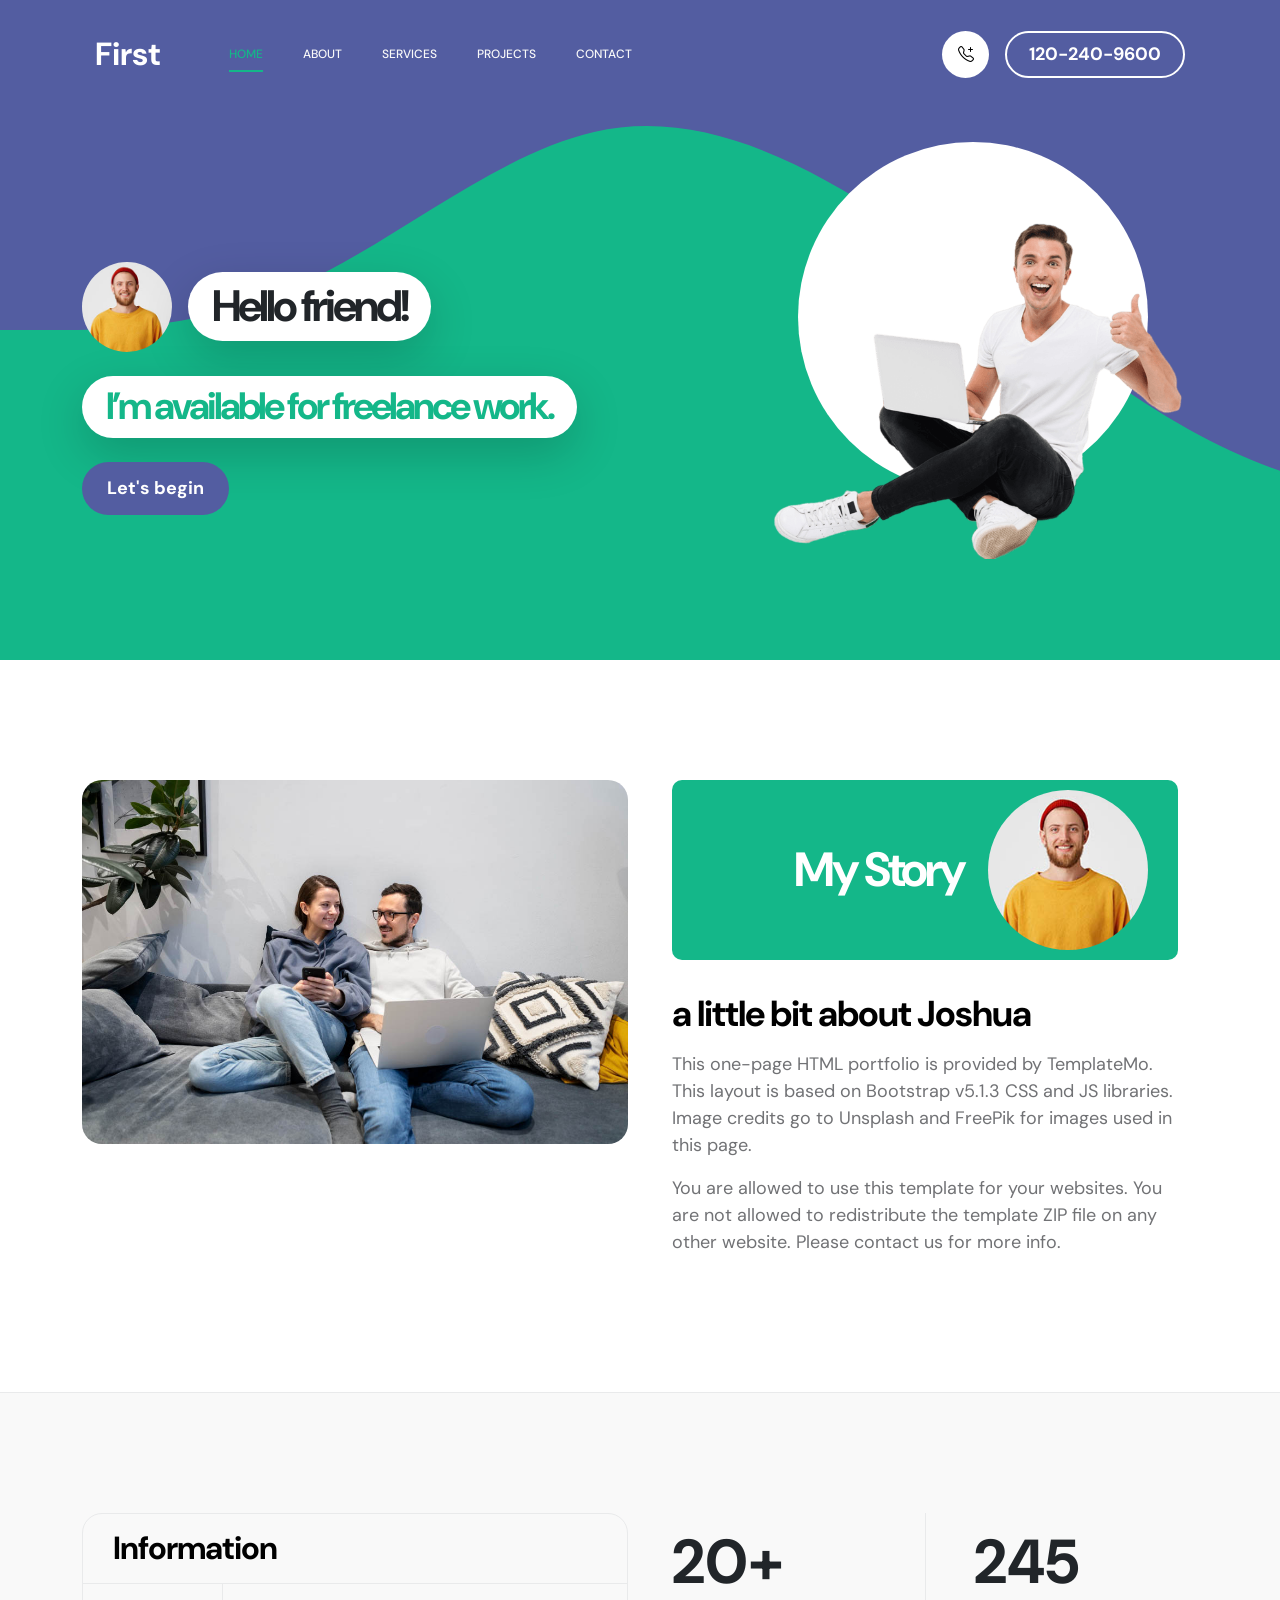
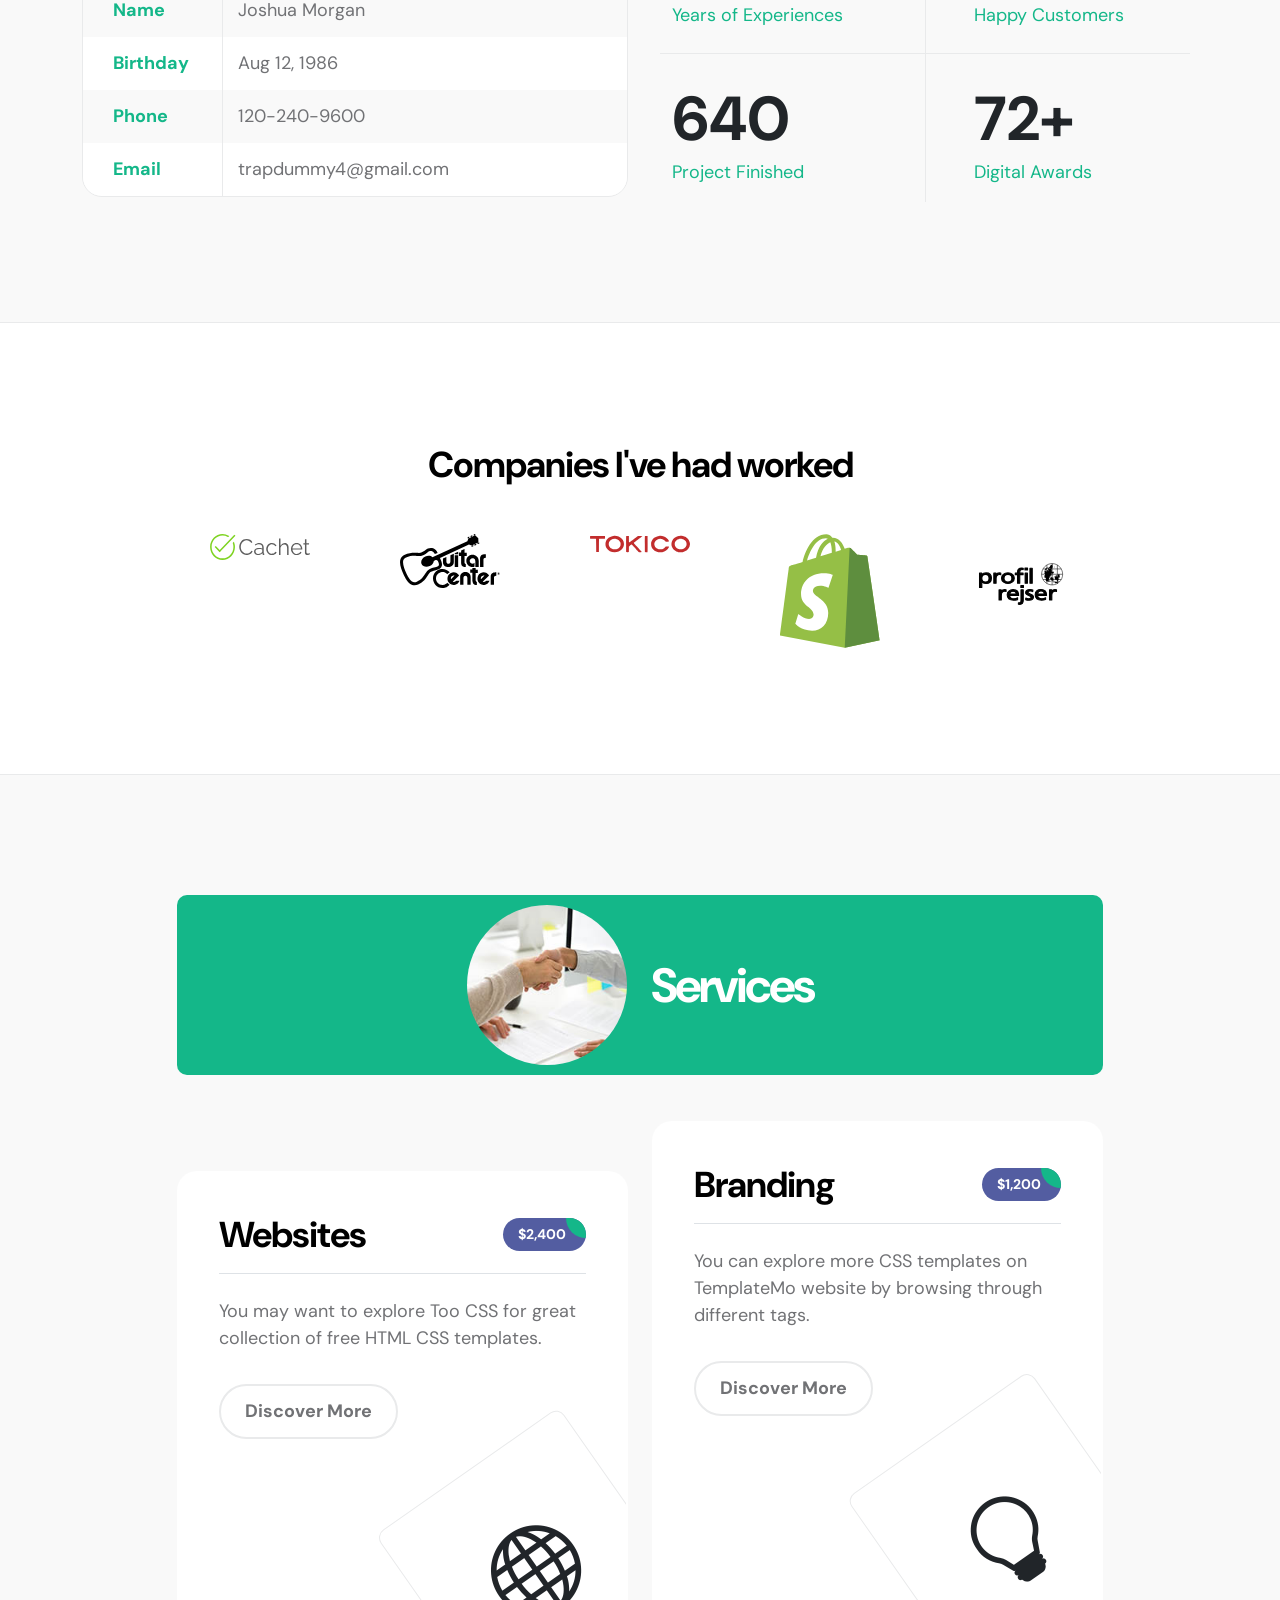
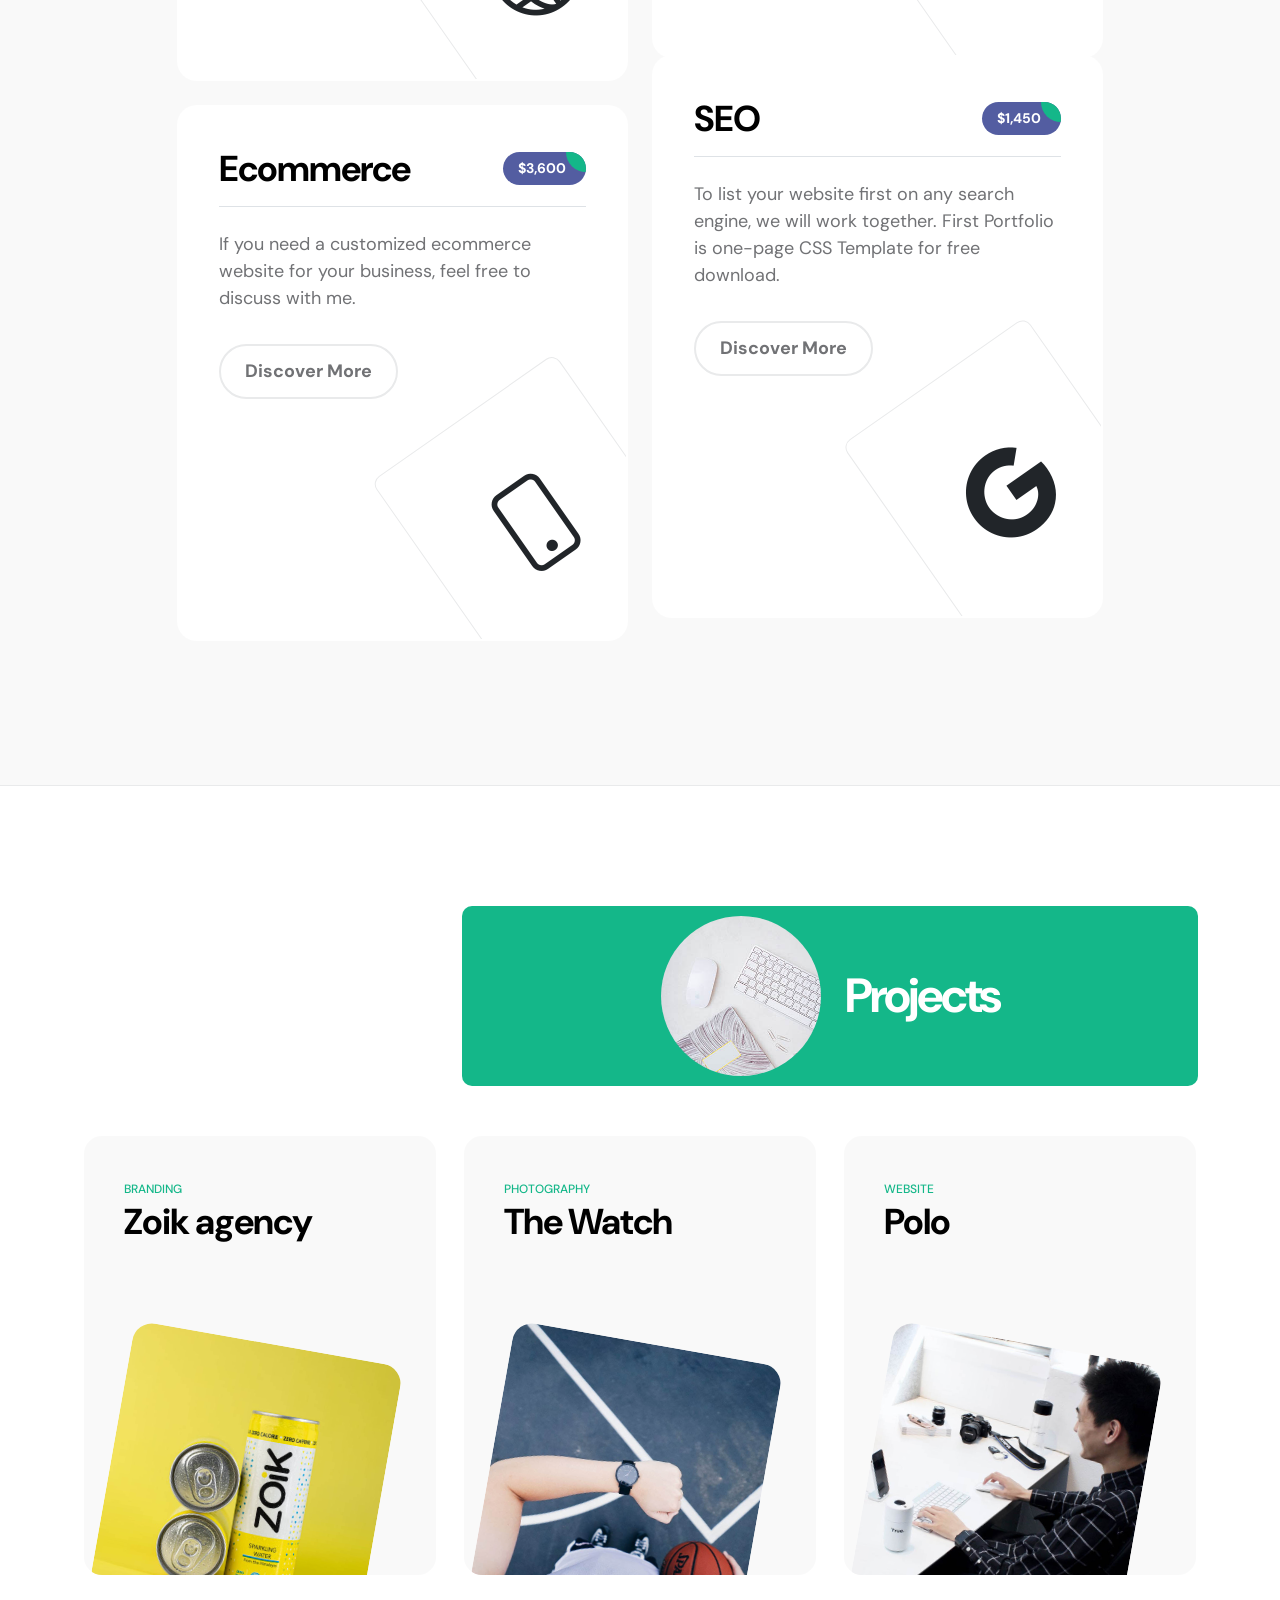
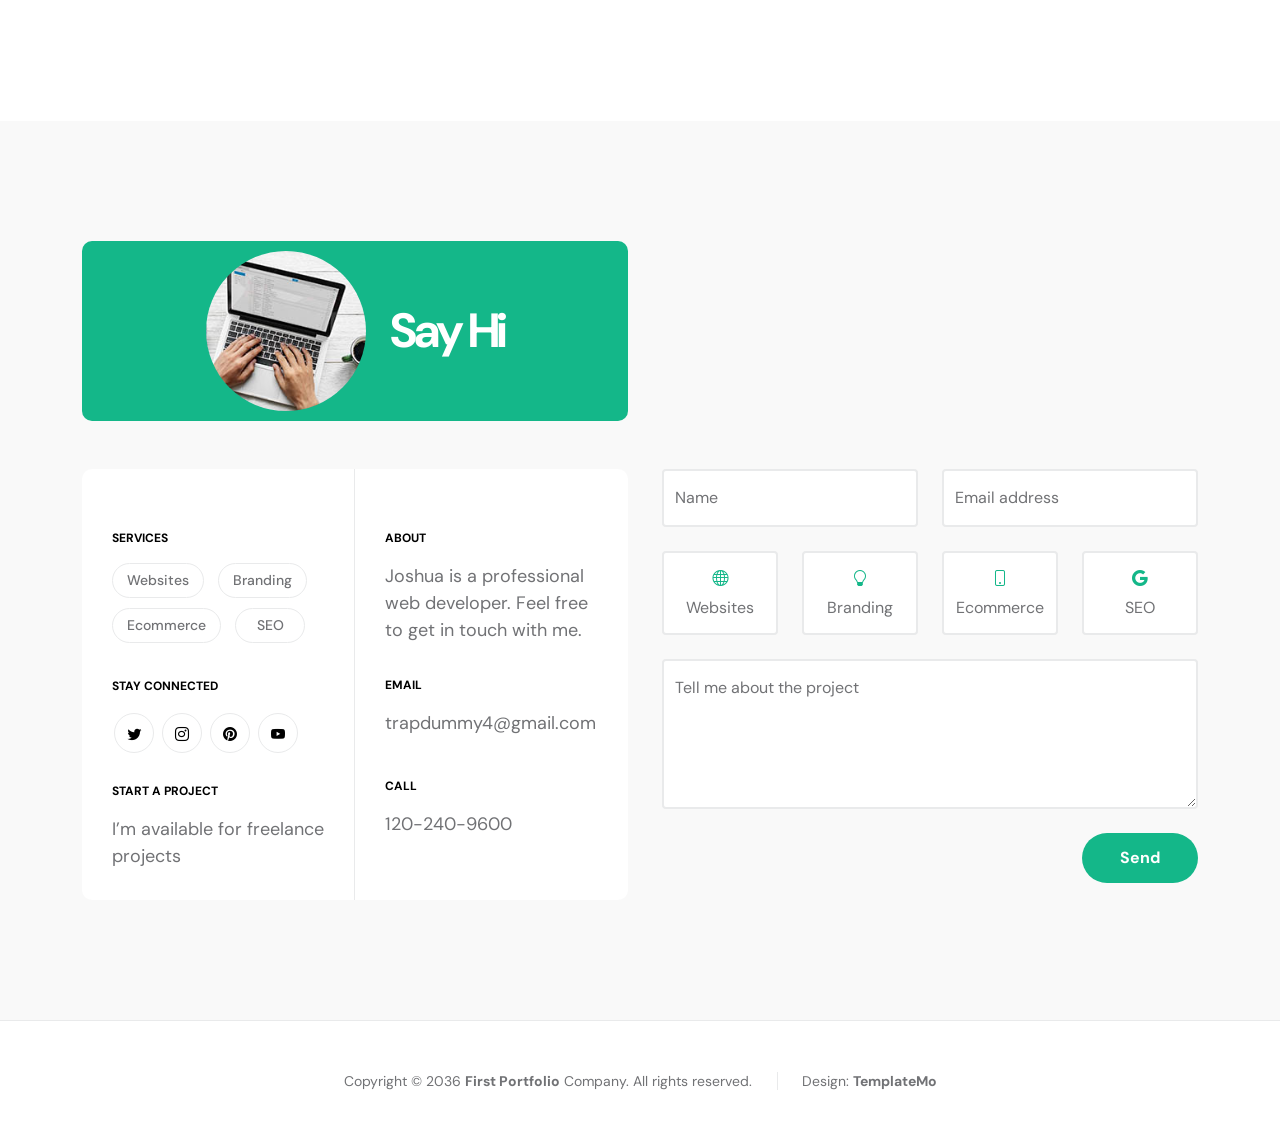
==== index.html @ 907a860b "removed button style and added form api" ====
<!doctype html>
<html lang="en">
    <head>
        <!-- Google Tag Manager -->
        <script>(function(w,d,s,l,i){w[l]=w[l]||[];w[l].push({'gtm.start':
        new Date().getTime(),event:'gtm.js'});var f=d.getElementsByTagName(s)[0],
        j=d.createElement(s),dl=l!='dataLayer'?'&l='+l:'';j.async=true;j.src=
        'https://www.googletagmanager.com/gtm.js?id='+i+dl;f.parentNode.insertBefore(j,f);
        })(window,document,'script','dataLayer','GTM-5RVXL222');
        </script>
<!-- End Google Tag Manager -->
        <!--delete if needed-->
            <script>
        // Function to show the floating message and overlay
        document.getElementById('submitButton').addEventListener('click', function() {
            document.getElementById('thankYouMessage').style.display = 'block';
            document.getElementById('overlay').style.display = 'block';
        });

        // Function to close the message and hide overlay
        function closeMessage() {
            document.getElementById('thankYouMessage').style.display = 'none';
            document.getElementById('overlay').style.display = 'none';
        }
    </script>
        <!--delete if needed-->
        <!-- Google tag (gtag.js) -->
        <script async src="https://www.googletagmanager.com/gtag/js?id=G-10CQDLMVJG"></script>
        <script>
          window.dataLayer = window.dataLayer || [];
          function gtag(){dataLayer.push(arguments);}
          gtag('js', new Date());
        
          gtag('config', 'G-10CQDLMVJG');
        </script>
        <meta charset="utf-8">
        <meta name="viewport" content="width=device-width, initial-scale=1">

        <meta name="description" content="">
        <meta name="author" content="TemplateMo">

        <title>First Portfolio Bootstrap 5 Theme</title>

        <!-- CSS FILES -->
        <link rel="preconnect" href="https://fonts.googleapis.com">
        
        <link rel="preconnect" href="https://fonts.gstatic.com" crossorigin>
        
        <link href="https://fonts.googleapis.com/css2?family=DM+Sans:wght@400;500;700&display=swap" rel="stylesheet">

        <link href="css/bootstrap.min.css" rel="stylesheet">

        <link href="css/bootstrap-icons.css" rel="stylesheet">

        <link href="css/magnific-popup.css" rel="stylesheet">

        <link href="css/templatemo-first-portfolio-style.css" rel="stylesheet">
        
<!--

TemplateMo 578 First Portfolio

https://templatemo.com/tm-578-first-portfolio

-->
    </head>
    
    <body>
        <!-- Google Tag Manager (noscript) -->
        <noscript><iframe src="https://www.googletagmanager.com/ns.html?id=GTM-5RVXL222"
        height="0" width="0" style="display:none;visibility:hidden"></iframe></noscript>
        <!-- End Google Tag Manager (noscript) -->

        <section class="preloader">
            <div class="spinner">
                <span class="spinner-rotate"></span>    
            </div>
        </section>

        <nav class="navbar navbar-expand-lg">
            <div class="container">

                <button class="navbar-toggler" type="button" data-bs-toggle="collapse" data-bs-target="#navbarNav" aria-controls="navbarNav" aria-expanded="false" aria-label="Toggle navigation">
                    <span class="navbar-toggler-icon"></span>
                </button>

                <a href="index.html" class="navbar-brand mx-auto mx-lg-0">First</a>

                <div class="d-flex align-items-center d-lg-none">
                    <i class="navbar-icon bi-telephone-plus me-3"></i>
                    <a class="custom-btn btn" href="#section_5">
                        120-240-9600
                    </a>
                </div>

                <div class="collapse navbar-collapse" id="navbarNav">
                    <ul class="navbar-nav ms-lg-5">
                        <li class="nav-item">
                            <a class="nav-link click-scroll" href="#section_1">Home</a>
                        </li>

                        <li class="nav-item">
                            <a class="nav-link click-scroll" href="#section_2">About</a>
                        </li>

                        <li class="nav-item">
                            <a class="nav-link click-scroll" href="#section_3">Services</a>
                        </li>

                        <li class="nav-item">
                            <a class="nav-link click-scroll" href="#section_4">Projects</a>
                        </li>

                        <li class="nav-item">
                            <a class="nav-link click-scroll" href="#section_5">Contact</a>
                        </li>
                    </ul>

                    <div class="d-lg-flex align-items-center d-none ms-auto">
                        <i class="navbar-icon bi-telephone-plus me-3"></i>
                        <a class="custom-btn btn" href="#section_5">
                            120-240-9600
                        </a>
                    </div>
                </div>

            </div>
        </nav>

        <main>

            <section class="hero d-flex justify-content-center align-items-center" id="section_1">
                <div class="container">
                    <div class="row">

                        <div class="col-lg-7 col-12">
                            <div class="hero-text">
                                <div class="hero-title-wrap d-flex align-items-center mb-4">
                                    <img src="images/happy-bearded-young-man.jpg" class="avatar-image avatar-image-large img-fluid" alt="">

                                    <h1 class="hero-title ms-3 mb-0">Hello friend!</h1>
                                </div>

                                <h2 class="mb-4">I’m available for freelance work.</h2>
                                <p class="mb-4"><a class="custom-btn btn custom-link" href="#section_2">Let's begin</a></p>
                            </div>
                        </div>

                        <div class="col-lg-5 col-12 position-relative">
                            <div class="hero-image-wrap"></div>
                            <img src="images/portrait-happy-excited-man-holding-laptop-computer.png" class="hero-image img-fluid" alt="">
                        </div>

                    </div>
                </div>

                <svg xmlns="http://www.w3.org/2000/svg" viewBox="0 0 1440 320"><path fill="#535da1" fill-opacity="1" d="M0,160L24,160C48,160,96,160,144,138.7C192,117,240,75,288,64C336,53,384,75,432,106.7C480,139,528,181,576,208C624,235,672,245,720,240C768,235,816,213,864,186.7C912,160,960,128,1008,133.3C1056,139,1104,181,1152,202.7C1200,224,1248,224,1296,197.3C1344,171,1392,117,1416,90.7L1440,64L1440,0L1416,0C1392,0,1344,0,1296,0C1248,0,1200,0,1152,0C1104,0,1056,0,1008,0C960,0,912,0,864,0C816,0,768,0,720,0C672,0,624,0,576,0C528,0,480,0,432,0C384,0,336,0,288,0C240,0,192,0,144,0C96,0,48,0,24,0L0,0Z"></path></svg>
            </section>


            <section class="about section-padding" id="section_2">
                <div class="container">
                    <div class="row">

                        <div class="col-lg-6 col-12">
                            <img src="images/couple-working-from-home-together-sofa.jpg" class="about-image img-fluid" alt="">
                        </div>

                        <div class="col-lg-6 col-12 mt-5 mt-lg-0">
                            <div class="about-thumb">

                                <div class="section-title-wrap d-flex justify-content-end align-items-center mb-4">
                                    <h2 class="text-white me-4 mb-0">My Story</h2>

                                    <img src="images/happy-bearded-young-man.jpg" class="avatar-image img-fluid" alt="">
                                </div>

                                <h3 class="pt-2 mb-3">a little bit about Joshua</h3>

                                <p>This one-page HTML portfolio is provided by <a href="https://templatemo.com" target="_blank">TemplateMo</a>. This layout is based on Bootstrap v5.1.3 CSS and JS libraries. Image credits go to <a href="https://unsplash.com" target="_blank">Unsplash</a> and <a href="https://freepik.com" target="_blank">FreePik</a> for images used in this page.</p>

                                <p>You are allowed to use this template for your websites. You are not allowed to redistribute the template ZIP file on any other website. Please <a href="https://templatemo.com/contact" target="_blank">contact us</a> for more info.</p>
                            </div>
                        </div>

                    </div>
                </div>
            </section>

            <section class="featured section-padding">
                <div class="container">
                    <div class="row">

                        <div class="col-lg-6 col-12">
                            <div class="profile-thumb">
                                <div class="profile-title">
                                    <h4 class="mb-0">Information</h4>
                                </div>

                                <div class="profile-body">
                                    <p>
                                        <span class="profile-small-title">Name</span> 
                                        <span>Joshua Morgan</span>
                                    </p>

                                    <p>
                                        <span class="profile-small-title">Birthday</span> 
                                        <span>Aug 12, 1986</span>
                                    </p>

                                    <p>
                                        <span class="profile-small-title">Phone</span> 
                                         <span><a href="tel: 305-240-9671">120-240-9600</a></span>
                                    </p>

                                    <p>
                                        <span class="profile-small-title">Email</span> 
                                        <span><a href="mailto:trapdummy4@gmail.com" class=email_id>trapdummy4@gmail.com</a></span>
                                    </p>
                                </div>
                            </div>
                        </div>

                        <div class="col-lg-6 col-12 mt-5 mt-lg-0">
                            <div class="about-thumb">
                                <div class="row">
                                    <div class="col-lg-6 col-6 featured-border-bottom py-2">
                                        <strong class="featured-numbers">20+</strong>

                                        <p class="featured-text">Years of Experiences</p>
                                    </div>

                                    <div class="col-lg-6 col-6 featured-border-start featured-border-bottom ps-5 py-2">
                                        <strong class="featured-numbers">245</strong>

                                        <p class="featured-text">Happy Customers</p>
                                    </div>

                                    <div class="col-lg-6 col-6 pt-4">
                                        <strong class="featured-numbers">640</strong>

                                        <p class="featured-text">Project Finished</p>
                                    </div>

                                    <div class="col-lg-6 col-6 featured-border-start ps-5 pt-4">
                                        <strong class="featured-numbers">72+</strong>

                                        <p class="featured-text">Digital Awards</p>
                                    </div>
                                </div>
                            </div>
                        </div>

                    </div>
                </div>
            </section>


            <section class="clients section-padding">
                <div class="container">
                    <div class="row align-items-center">

                        <div class="col-lg-12 col-12">
                            <h3 class="text-center mb-5">Companies I've had worked</h3>
                        </div>

                        <div class="col-lg-2 col-4 ms-auto clients-item-height">
                            <img src="images/clients/cachet.svg" class="clients-image img-fluid" alt="">
                        </div>

                        <div class="col-lg-2 col-4 clients-item-height">
                            <img src="images/clients/guitar-center.svg" class="clients-image img-fluid" alt="">
                        </div>

                        <div class="col-lg-2 col-4 clients-item-height">
                            <img src="images/clients/tokico.svg" class="clients-image img-fluid" alt="">
                        </div>

                        <div class="col-lg-2 col-4 clients-item-height">
                            <img src="images/clients/shopify.svg" class="clients-image img-fluid" alt="">
                        </div>

                        <div class="col-lg-2 col-4 me-auto clients-item-height">
                            <img src="images/clients/profil-rejser.svg" class="clients-image img-fluid" alt="">
                        </div>

                    </div>
                </div>
            </section>


            <section class="services section-padding" id="section_3">
                <div class="container">
                    <div class="row">

                        <div class="col-lg-10 col-12 mx-auto">
                            <div class="section-title-wrap d-flex justify-content-center align-items-center mb-5">
                                <img src="images/handshake-man-woman-after-signing-business-contract-closeup.jpg" class="avatar-image img-fluid" alt="">

                                <h2 class="text-white ms-4 mb-0">Services</h2>
                            </div>

                            <div class="row pt-lg-5">
                                <div class="col-lg-6 col-12">
                                    <div class="services-thumb">
                                        <div class="d-flex flex-wrap align-items-center border-bottom mb-4 pb-3">
                                            <h3 class="mb-0">Websites</h3>

                                            <div class="services-price-wrap ms-auto">
                                                <p class="services-price-text mb-0">$2,400</p>
                                                <div class="services-price-overlay"></div>
                                            </div>
                                        </div>

                                        <p>You may want to explore Too CSS for great collection of free HTML CSS templates.</p>

                                        <a href="#" class="custom-btn custom-border-btn btn mt-3">Discover More</a>

                                        <div class="services-icon-wrap d-flex justify-content-center align-items-center">
                                            <i class="services-icon bi-globe"></i>
                                        </div>
                                    </div>
                                </div>

                                <div class="col-lg-6 col-12">
                                    <div class="services-thumb services-thumb-up">
                                        <div class="d-flex flex-wrap align-items-center border-bottom mb-4 pb-3">
                                            <h3 class="mb-0">Branding</h3>

                                            <div class="services-price-wrap ms-auto">
                                                <p class="services-price-text mb-0">$1,200</p>
                                                <div class="services-price-overlay"></div>
                                            </div>
                                        </div>

                                        <p>You can explore more CSS templates on TemplateMo website by browsing through different tags.</p>

                                        <a href="#" class="custom-btn custom-border-btn btn mt-3">Discover More</a>

                                        <div class="services-icon-wrap d-flex justify-content-center align-items-center">
                                            <i class="services-icon bi-lightbulb"></i>
                                        </div>
                                    </div>
                                </div>

                                <div class="col-lg-6 col-12">
                                    <div class="services-thumb">
                                        <div class="d-flex flex-wrap align-items-center border-bottom mb-4 pb-3">
                                            <h3 class="mb-0">Ecommerce</h3>

                                            <div class="services-price-wrap ms-auto">
                                                <p class="services-price-text mb-0">$3,600</p>
                                                <div class="services-price-overlay"></div>
                                            </div>
                                        </div>

                                        <p>If you need a customized ecommerce website for your business, feel free to discuss with me.</p>

                                        <a href="#" class="custom-btn custom-border-btn btn mt-3">Discover More</a>

                                        <div class="services-icon-wrap d-flex justify-content-center align-items-center">
                                            <i class="services-icon bi-phone"></i>
                                        </div>
                                    </div>
                                </div>

                                <div class="col-lg-6 col-12">
                                    <div class="services-thumb services-thumb-up">
                                        <div class="d-flex flex-wrap align-items-center border-bottom mb-4 pb-3">
                                            <h3 class="mb-0">SEO</h3>

                                            <div class="services-price-wrap ms-auto">
                                                <p class="services-price-text mb-0">$1,450</p>
                                                <div class="services-price-overlay"></div>
                                            </div>
                                        </div>

                                        <p>To list your website first on any search engine, we will work together. First Portfolio is one-page CSS Template for free download.</p>

                                        <a href="#" class="custom-btn custom-border-btn btn mt-3">Discover More</a>

                                        <div class="services-icon-wrap d-flex justify-content-center align-items-center">
                                            <i class="services-icon bi-google"></i>
                                        </div>
                                    </div>
                                </div>
                            </div>
                        </div>
                    </div>
                </div>
            </section>


            <section class="projects section-padding" id="section_4">
                <div class="container">
                    <div class="row">

                        <div class="col-lg-8 col-md-8 col-12 ms-auto">
                            <div class="section-title-wrap d-flex justify-content-center align-items-center mb-4">
                                <img src="images/white-desk-work-study-aesthetics.jpg" class="avatar-image img-fluid" alt="">

                                <h2 class="text-white ms-4 mb-0">Projects</h2>
                            </div>
                        </div>

                        <div class="clearfix"></div>

                        <div class="col-lg-4 col-md-6 col-12">
                            <div class="projects-thumb">
                                <div class="projects-info">
                                    <small class="projects-tag">Branding</small>

                                    <h3 class="projects-title">Zoik agency</h3>
                                </div>

                                <a href="images/projects/nikhil-KO4io-eCAXA-unsplash.jpg" class="popup-image">
                                    <img src="images/projects/nikhil-KO4io-eCAXA-unsplash.jpg" class="projects-image img-fluid" alt="">
                                </a>
                            </div>
                        </div>

                        <div class="col-lg-4 col-md-6 col-12">
                            <div class="projects-thumb">
                                <div class="projects-info">
                                    <small class="projects-tag">Photography</small>

                                    <h3 class="projects-title">The Watch</h3>
                                </div>

                                <a href="images/projects/the-5th-IQYR7N67dhM-unsplash.jpg" class="popup-image">
                                    <img src="images/projects/the-5th-IQYR7N67dhM-unsplash.jpg" class="projects-image img-fluid" alt="">
                                </a>
                            </div>
                        </div>

                        <div class="col-lg-4 col-md-6 col-12">
                            <div class="projects-thumb">
                                <div class="projects-info">
                                    <small class="projects-tag">Website</small>

                                    <h3 class="projects-title">Polo</h3>
                                </div>

                                <a href="images/projects/true-agency-9Bjog5FZ-oc-unsplash.jpg" class="popup-image">
                                    <img src="images/projects/true-agency-9Bjog5FZ-oc-unsplash.jpg" class="projects-image img-fluid" alt="">
                                </a>
                            </div>
                        </div>

                    </div>
                </div>
            </section>

            <section class="contact section-padding" id="section_5">
                    <div class="container">
                        <div class="row">

                            <div class="col-lg-6 col-md-8 col-12">
                                <div class="section-title-wrap d-flex justify-content-center align-items-center mb-5">
                                    <img src="images/aerial-view-man-using-computer-laptop-wooden-table.jpg" class="avatar-image img-fluid" alt="">

                                    <h2 class="text-white ms-4 mb-0">Say Hi</h2>
                                </div>
                            </div>

                            <div class="clearfix"></div>

                            <div class="col-lg-3 col-md-6 col-12 pe-lg-0">
                                <div class="contact-info contact-info-border-start d-flex flex-column">
                                    <strong class="site-footer-title d-block mb-3">Services</strong>

                                    <ul class="footer-menu">
                                        <li class="footer-menu-item"><a href="#" class="footer-menu-link">Websites</a></li>

                                        <li class="footer-menu-item"><a href="#" class="footer-menu-link">Branding</a></li>

                                        <li class="footer-menu-item"><a href="#" class="footer-menu-link">Ecommerce</a></li>

                                        <li class="footer-menu-item"><a href="#" class="footer-menu-link">SEO</a></li>
                                    </ul>

                                    <strong class="site-footer-title d-block mt-4 mb-3">Stay connected</strong>

                                    <ul class="social-icon">
                                        <li class="social-icon-item"><a href="https://twitter.com/minthu" class="social-icon-link bi-twitter"></a></li>

                                        <li class="social-icon-item"><a href="#" class="social-icon-link bi-instagram"></a></li>

                                        <li class="social-icon-item"><a href="#" class="social-icon-link bi-pinterest"></a></li>

                                        <li class="social-icon-item"><a href="https://www.youtube.com/templatemo" class="social-icon-link bi-youtube"></a></li>
                                    </ul>

                                    <strong class="site-footer-title d-block mt-4 mb-3">Start a project</strong>

                                    <p class="mb-0">I’m available for freelance projects</p>
                                </div>
                            </div>

                            <div class="col-lg-3 col-md-6 col-12 ps-lg-0">
                                <div class="contact-info d-flex flex-column">
                                    <strong class="site-footer-title d-block mb-3">About</strong>

                                    <p class="mb-2">
                                        Joshua is a professional web developer. Feel free to get in touch with me.
                              </p>

                                    <strong class="site-footer-title d-block mt-4 mb-3">Email</strong>

                                    <p>
                                        <a href="mailto:trapdummy4@gmail.com" class=email_id>
                                            trapdummy4@gmail.com
                                        </a>
                                    </p>

                                    <strong class="site-footer-title d-block mt-4 mb-3">Call</strong>

                                    <p class="mb-0">
                                        <a href="tel: 120-240-9600">
                                            120-240-9600
                                        </a>
                                    </p>
                                </div>
                            </div>

                            <div class="col-lg-6 col-12 mt-5 mt-lg-0">
                                <form action="https://api.web3forms.com/submit" method="POST" class="custom-form contact-form" role="form">
                                    <input type="hidden" name="access_key" value="df03ee92-46c8-4a97-a58f-97ca3a8c1040">
                                    <div class="row">
                                        <div class="col-lg-6 col-md-6 col-12">
                                            <div class="form-floating">
                                                <input type="text" name="name" id="name" class="form-control" placeholder="Name" required="">
                                                
                                                <label for="floatingInput">Name</label>
                                            </div>
                                        </div>

                                        <div class="col-lg-6 col-md-6 col-12"> 
                                            <div class="form-floating">
                                                <input type="email" name="email" id="email" pattern="[^ @]*@[^ @]*" class="form-control" placeholder="Email address" required="">
                                                
                                                <label for="floatingInput">Email address</label>
                                            </div>
                                        </div>

                                        <div class="col-lg-3 col-md-6 col-6">
                                            <div class="form-check form-check-inline">
                                                <input name="website" type="checkbox" class="form-check-input" id="inlineCheckbox1" value="1">

                                                <label class="form-check-label" for="inlineCheckbox1">
                                                    <i class="bi-globe form-check-icon"></i>
                                                    <span class="form-check-label-text">Websites</span>
                                                </label>
                                          </div>
                                        </div>

                                        <div class="col-lg-3 col-md-6 col-6">
                                            <div class="form-check form-check-inline">
                                                <input name="branding" type="checkbox" class="form-check-input" id="inlineCheckbox2" value="1">

                                                <label class="form-check-label" for="inlineCheckbox2">
                                                    <i class="bi-lightbulb form-check-icon"></i>
                                                    <span class="form-check-label-text">Branding</span>
                                                </label>
                                            </div>
                                        </div>

                                        <div class="col-lg-3 col-md-6 col-6">
                                            <div class="form-check form-check-inline">
                                                <input name="ecommerce" type="checkbox" class="form-check-input" id="inlineCheckbox3" value="1">

                                                <label class="form-check-label" for="inlineCheckbox3">
                                                    <i class="bi-phone form-check-icon"></i>
                                                    <span class="form-check-label-text">Ecommerce</span>
                                                </label>
                                            </div>
                                        </div>

                                        <div class="col-lg-3 col-md-6 col-6">
                                            <div class="form-check form-check-inline me-0">
                                                <input name="seo" type="checkbox" class="form-check-input" id="inlineCheckbox4" value="1">

                                                <label class="form-check-label" for="inlineCheckbox4">
                                                    <i class="bi-google form-check-icon"></i>
                                                    <span class="form-check-label-text">SEO</span>
                                                </label>
                                            </div>
                                        </div>

                                        <div class="col-lg-12 col-12">
                                            <div class="form-floating">
                                                <textarea class="form-control" id="message" name="message" placeholder="Tell me about the project"></textarea>
                                                
                                                <label for="floatingTextarea">Tell me about the project</label>
                                            </div>
                                        </div>

                                        <div class="col-lg-3 col-12 ms-auto">
                                            <button type="submit" class="form-control" id="submitButton">Send</button>
                                        </div>

                                    </div>
                                </form>
                            </div>

                        </div>
                    </div>
                </div>
            </section>

        </main>

        <footer class="site-footer">
            <div class="container">
                <div class="row">

                    <div class="col-lg-12 col-12">
                        <div class="copyright-text-wrap">
                            <p class="mb-0">
                                <span class="copyright-text">Copyright © 2036 <a href="#">First Portfolio</a> Company. All rights reserved.</span>
                                Design: 
                                <a rel="sponsored" href="https://templatemo.com" target="_blank">TemplateMo</a>
                            </p>
                        </div>
                    </div>

                </div>
            </div>
        </footer>

        <!-- JAVASCRIPT FILES -->
        <script src="js/jquery.min.js"></script>
        <script src="js/bootstrap.min.js"></script>
        <script src="js/jquery.sticky.js"></script>
        <script src="js/click-scroll.js"></script>
        <script src="js/jquery.magnific-popup.min.js"></script>
        <script src="js/magnific-popup-options.js"></script>
        <script src="js/custom.js"></script>

    </body>
</html>
---- css/templatemo-first-portfolio-style.css ----
/*

TemplateMo 578 First Portfolio

https://templatemo.com/tm-578-first-portfolio

*/


/*---------------------------------------
  CUSTOM PROPERTIES ( VARIABLES )             
-----------------------------------------*/
:root {
  --white-color:                  #ffffff;
  --primary-color:                #535da1;
  --secondary-color:              #14B789;
  --section-bg-color:             #f9f9f9;
  --dark-color:                   #000000;
  --p-color:                      #717275;
  --border-color:                 #e9eaeb;
  --featured-border-color:        #727aab;

  --body-font-family:             'DM Sans', sans-serif;

  --h1-font-size:                 62px;
  --h2-font-size:                 48px;
  --h3-font-size:                 36px;
  --h4-font-size:                 32px;
  --h5-font-size:                 24px;
  --h6-font-size:                 22px;
  --p-font-size:                  18px;
  --menu-font-size:               12px;
  --copyright-font-size:          14px;

  --border-radius-large:          100px;
  --border-radius-medium:         20px;
  --border-radius-small:          10px;

  --font-weight-normal:           400;
  --font-weight-medium:           500;
  --font-weight-bold:             700;
}

body {
    background: var(--white-color);
    font-family: var(--body-font-family); 
}


/*---------------------------------------
  TYPOGRAPHY               
-----------------------------------------*/

h2,
h3,
h4,
h5,
h6 {
  color: var(--dark-color);
}

h1,
h2,
h3,
h4,
h5,
h6 {
  font-weight: var(--font-weight-bold);
  letter-spacing: -1px;
}

h1 {
  font-size: var(--h1-font-size);
  letter-spacing: -3px;
}

h2 {
  font-size: var(--h2-font-size);
  color: var(--secondary-color);
  letter-spacing: -3px;
}

h3 {
  font-size: var(--h3-font-size);
}

h4 {
  font-size: var(--h4-font-size);
}

h5 {
  font-size: var(--h5-font-size);
  line-height: normal;
}

h6 {
  font-size: var(--h6-font-size);
}

p {
  color: var(--p-color);
  font-size: var(--p-font-size);
  font-weight: var(--font-weight-normal);
}

ul li {
  color: var(--p-color);
  font-size: var(--p-font-size);
  font-weight: var(--font-weight-normal);
}

a, 
button {
  touch-action: manipulation;
  transition: all 0.3s;
}

a {
  color: var(--p-color);
  text-decoration: none;
}

a:hover {
  color: var(--secondary-color);
}

::selection {
  background: var(--secondary-color);
  color: var(--white-color);
}

::-moz-selection {
  background: var(--secondary-color);
  color: var(--white-color);
}

.section-padding {
  padding-top: 120px;
  padding-bottom: 120px;
}

b,
strong {
  font-weight: var(--font-weight-bold);
}

.section-title-wrap {
  background: var(--secondary-color);
  border-radius: var(--border-radius-small);
  padding: 10px 30px;
}


/*---------------------------------------
  AVATAR IMAGE               
-----------------------------------------*/
.avatar-image {
  border-radius: var(--border-radius-large);
  width: 160px;
  height: 160px;
  object-fit: cover;
}

.avatar-image-large {
  width: 90.4px;
  height: 90.4px;
}


/*---------------------------------------
  PRE LOADER               
-----------------------------------------*/
.preloader {
  position: fixed;
  top: 0;
  left: 0;
  width: 100%;
  height: 100%;
  z-index: 99999;
  display: flex;
  flex-flow: row nowrap;
  justify-content: center;
  align-items: center;
  background: none repeat scroll 0 0 var(--white-color);
}

.spinner {
  border: 1px solid transparent;
  border-radius: var(--border-radius-small);
  position: relative;
}

.spinner:before {
  content: '';
  box-sizing: border-box;
  position: absolute;
  top: 50%;
  left: 50%;
  width: 45px;
  height: 45px;
  margin-top: -10px;
  margin-left: -10px;
  border-radius: 50%;
  border: 1px solid var(--border-color);
  border-top-color: var(--white-color);
  animation: spinner .9s linear infinite;
}

@-webkit-@keyframes spinner {
  to {transform: rotate(360deg);
  }
}

@keyframes spinner {
  to {transform: rotate(360deg);}
}


/*---------------------------------------
  CUSTOM ICON               
-----------------------------------------*/
.navbar-icon {
  background: var(--white-color);
  border-radius: var(--border-radius-large);
  color: var(--dark-color);
  width: 47px;
  height: 47px;
  line-height: 47px;
  text-align: center;
}

.is-sticky .navbar-icon {
  background: var(--secondary-color);
  color: var(--white-color);
}

.form-check-icon {
  color: var(--secondary-color);
}


/*---------------------------------------
  CUSTOM BUTTON               
-----------------------------------------*/
.custom-btn,
.navbar .custom-btn {
  font-size: var(--p-font-size);
  font-weight: var(--font-weight-bold);
}

.navbar .custom-btn {
  background: transparent;
  border-width: 2px;
  border-style: solid;
  border-color: var(--white-color);
  color: var(--white-color);
  padding: 8px 22px;
}

.navbar .custom-btn:hover {
  background: var(--white-color);
  border-color: transparent;
  color: var(--secondary-color);
}

.custom-btn {
  background: var(--secondary-color);
  border-radius: var(--border-radius-large);
  color: var(--white-color);
  font-weight: var(--font-weight-bold);
  padding: 12px 24px;
}

.custom-btn:hover {
  background: var(--primary-color);
  box-shadow: 0 1rem 3rem rgba(0,0,0,.175);
  color: var(--white-color);
}

.custom-border-btn {
  background: transparent;
  border: 2px solid var(--border-color);
  color: var(--p-color);
}

.custom-border-btn:hover {
  background: var(--secondary-color);
  border-color: var(--secondary-color);
  color: var(--white-color);
}

.custom-link {
	background-color: var(--primary-color);
}

.custom-link:hover {
	background-color: var(--secondary-color);
}


/*---------------------------------------
  NAVIGATION              
-----------------------------------------*/
.sticky-wrapper {
  position: relative;
  z-index: 222;
  height: auto !important;
}

.is-sticky,
.is-sticky .navbar .container {
  background: var(--white-color);
  box-shadow: 0 1rem 3rem rgb(0 0 0 / 18%);
}

.is-sticky .navbar-brand,
.is-sticky .navbar-brand:hover {
  color: var(--dark-color);
}

.is-sticky .navbar-nav .nav-link {
  color: var(--p-color);
}

.is-sticky .navbar .custom-btn {
  border-color: var(--secondary-color);
  color: var(--secondary-color);
}

.is-sticky .navbar .custom-btn:hover {
  background: var(--secondary-color);
  color: var(--white-color);
}

.navbar {
  background: transparent;
  position: absolute;
  z-index: 9;
  right: 0;
  left: 0;
  transition: all 0.3s;
  padding-top: 15px;
  padding-bottom: 0;
}

.navbar .container {
  border-radius: var(--border-radius-small);
  padding: 10px 25px;
}

.navbar-brand {
  font-size: var(--h4-font-size);
  font-weight: var(--font-weight-bold);
}

.navbar-brand,
.navbar-brand:hover {
  color: var(--white-color);
}

.navbar-expand-lg .navbar-nav .nav-link {
  padding-right: 0;
  padding-left: 0;
  margin-right: 20px;
  margin-left: 20px;
}

.navbar-nav .nav-link {
  display: inline-block;
  color: var(--section-bg-color);
  font-size: var(--menu-font-size);
  font-weight: var(--font-weight-medium);
  text-transform: uppercase;
  position: relative;
  padding-top: 15px;
  padding-bottom: 15px;
}

.navbar-nav .nav-link::after {
  content: "";
  background: transparent;
  position: absolute;
  bottom: 6px;
  right: 0;
  left: 0;
  width: 100%;
  height: 2px;
}

.navbar-nav .nav-link.active::after, 
.navbar-nav .nav-link:hover::after {
  background: var(--secondary-color);
}

.navbar-nav .nav-link.active, 
.navbar-nav .nav-link:hover {
  color: var(--secondary-color);
}

.navbar-toggler {
  border: 0;
  padding: 0;
  cursor: pointer;
  margin: 0;
  width: 30px;
  height: 35px;
  outline: none;
}

.navbar-toggler:focus {
  outline: none;
  box-shadow: none;
}

.navbar-toggler[aria-expanded="true"] .navbar-toggler-icon {
  background: transparent;
}

.navbar-toggler[aria-expanded="true"] .navbar-toggler-icon:before,
.navbar-toggler[aria-expanded="true"] .navbar-toggler-icon:after {
  transition: top 300ms 50ms ease, -webkit-transform 300ms 350ms ease;
  transition: top 300ms 50ms ease, transform 300ms 350ms ease;
  transition: top 300ms 50ms ease, transform 300ms 350ms ease, -webkit-transform 300ms 350ms ease;
  top: 0;
}

.navbar-toggler[aria-expanded="true"] .navbar-toggler-icon:before {
  transform: rotate(45deg);
}

.navbar-toggler[aria-expanded="true"] .navbar-toggler-icon:after {
  transform: rotate(-45deg);
}

.navbar-toggler .navbar-toggler-icon {
  background: var(--white-color);
  transition: background 10ms 300ms ease;
  display: block;
  width: 30px;
  height: 2px;
  position: relative;
}

.navbar-toggler .navbar-toggler-icon:before,
.navbar-toggler .navbar-toggler-icon:after {
  transition: top 300ms 350ms ease, -webkit-transform 300ms 50ms ease;
  transition: top 300ms 350ms ease, transform 300ms 50ms ease;
  transition: top 300ms 350ms ease, transform 300ms 50ms ease, -webkit-transform 300ms 50ms ease;
  position: absolute;
  right: 0;
  left: 0;
  background: var(--white-color);
  width: 30px;
  height: 2px;
  content: '';
}

.navbar-toggler .navbar-toggler-icon::before {
  top: -8px;
}

.navbar-toggler .navbar-toggler-icon::after {
  top: 8px;
}


/*---------------------------------------
  HERO              
-----------------------------------------*/
.hero {
  background: var(--secondary-color);
  position: relative;
  overflow: hidden;
  padding-top: 330px;
  padding-bottom: 330px;
}

@media  screen and (min-width: 991px) {
  .hero {
    height: 60vh;
  }
}

.hero-title,
.hero h2 {
  background: var(--white-color);
  box-shadow: 0 1rem 3rem rgba(0,0,0,.175);
  border-radius: var(--border-radius-large);
  display: inline-block;
  padding: 8px 24px;
}

.hero-title {
	font-size: 44px;
}

.hero h2 {
	font-size: 38px;
}

.hero-text {
  position: relative;
  z-index: 22;
  top: 70px;
}

.hero-image-wrap {
  background: var(--white-color);
  border-radius: 100%;
  width: 350px;
  height: 350px;
  position: absolute;
  z-index: 22;
  top: -50px;
  right: 0;
  left: 0;
  margin: auto;
  pointer-events: none;
}

.hero-image {
  position: absolute;
  z-index: 22;
  top: 0;
  width: 100%;
  min-width: 550px;
}

.hero svg {
  position: absolute;
  z-index: 2;
  bottom: 0;
  right: 0;
  left: 0;
  overflow: hidden;
  height: 100%;
  pointer-events: none;
}


/*---------------------------------------
  ABOUT              
-----------------------------------------*/
.profile-thumb {
  border: 1px solid var(--border-color);
  border-radius: var(--border-radius-medium);
  position: relative;
  overflow: hidden;
}

.profile-title {
  border-bottom: 1px solid var(--border-color);
  padding: 15px 30px;
}

.profile-small-title {
  border-right: 1px solid var(--border-color);
  color: var(--secondary-color);
  font-weight: var(--font-weight-bold);
  min-width: 140px;
  margin-right: 10px;
  padding: 13px 30px;
  display: inline-block;
}

.profile-body p {
  margin-bottom: 0;
}

.profile-body p:nth-of-type(even) {
  background: var(--white-color);
}

.about-image {
  border-radius: var(--border-radius-medium);
}

.about-thumb {
  padding-right: 20px;
  padding-left: 20px;
}


/*---------------------------------------
  FEATURED              
-----------------------------------------*/
.featured-numbers {
  font-size: var(--h1-font-size);
  line-height: normal;
  display: block;
}

.featured-text {
  color: var(--secondary-color);
}

.featured-border-bottom {
  border-bottom: 1px solid var(--border-color);
}

.featured-border-start {
  border-left: 1px solid var(--border-color);
}


/*---------------------------------------
  CLIENTS              
-----------------------------------------*/

.clients-item-height {
	height: 120px;
}

.clients-image {
  display: block;
  max-width: 100px;
  margin: auto;
  transition: all ease 0.2s;
}

.clients-image:hover {
  transform: scale(1.3);
}


/*---------------------------------------
  SERVICES              
-----------------------------------------*/
.services,
.featured {
  background: var(--section-bg-color);
  border-top: 1px solid var(--border-color);
  border-bottom: 1px solid var(--border-color);
}

.services-thumb {
  background: var(--white-color);
  border: 2px solid transparent;
  border-radius: var(--border-radius-medium);
  position: relative;
  overflow: hidden;
  margin-bottom: 24px;
  padding: 40px 40px 240px 40px;
  transition: all 0.5s;
}

.services-thumb-up {
  position: relative;
  bottom: 50px;
  margin-bottom: -50px;
}

.services-thumb:hover {
  border: 2px solid var(--secondary-color);
  box-shadow: 0 1rem 3rem rgba(0,0,0,.175);
}

.services-thumb:hover .services-icon-wrap {
  background: var(--secondary-color);
  border-color: var(--secondary-color);
  color: var(--white-color);
}

.services-icon-wrap {
  border: 1px solid var(--border-color);
  border-radius: var(--border-radius-small);
  position: absolute;
  bottom: 0;
  right: 0;
  width: 50%;
  height: 55%;
  transform: rotate(-35deg) translateY(55px);
  transition: all ease 0.5s;
}

.services-icon {
  font-size: 90px;
  position: relative;
  bottom: 15px;
}

.services-thumb:hover .services-price-wrap {
  background: var(--secondary-color);
}

.services-thumb:hover .services-price-overlay {
  background: var(--primary-color);
}

.services-price-wrap {
  background: var(--primary-color);
  border-radius: var(--border-radius-medium);
  position: relative;
  overflow: hidden;
  padding: 6px 20px 6px 15px;
  transition: all ease 0.5s;
}

.services-price-text {
  color: var(--white-color);
  font-size: var(--copyright-font-size);
  font-weight: var(--font-weight-bold);
}

.services-price-overlay {
  background: var(--secondary-color);
  border-bottom-left-radius: 100%;
  position: absolute;
  top: 0;
  right: 0;
  width: 20px;
  height: 20px;
  pointer-events: none;
}


/*---------------------------------------
  PROJECTS              
-----------------------------------------*/
.projects-thumb {
  background: var(--section-bg-color);
  border: 2px solid var(--white-color);
  border-radius: var(--border-radius-medium);
  position: relative;
  overflow: hidden;
  margin-top: 24px;
  margin-bottom: 24px;
  padding: 40px;
  transition: all ease 0.5s;
}

.projects-thumb:hover {
  border-color: var(--secondary-color);
}

.projects-thumb:hover .projects-image,
.projects-thumb:focus .projects-image {
  transform: rotate(0) translateY(0);
}

.projects-thumb .popup-image {
  display: block;
  width: 100%;
  height: 100%;
}

.projects-image {
  border-radius: var(--border-radius-medium);
  display: block;
  width: 100%;
  transform: rotate(10deg) translateY(80px);
  transition: all ease 0.5s;
}

.projects-title {
  margin-bottom: 20px;
}

.projects-tag {
  font-size: var(--menu-font-size);
  font-weight: var(--font-weight-medium);
  color: var(--secondary-color);
  text-transform: uppercase;
  margin-bottom: 5px;
}


/*---------------------------------------
  CONTACT              
-----------------------------------------*/
.contact {
  background: var(--section-bg-color);
}

.contact-info {
  background: var(--white-color);
  border-top-right-radius: var(--border-radius-small);
  border-bottom-right-radius: var(--border-radius-small);
  padding: 60px 30px 30px 30px;
  height: 100%;
}

.contact-info-border-start {
  border-right: 1px solid var(--border-color);
  border-radius: var(--border-radius-small) 0 0 var(--border-radius-small);
}

.contact-form {
  margin-left: 10px;
}


/*---------------------------------------
  CUSTOM FORM               
-----------------------------------------*/
.custom-form .form-control {
  background: var(--white-color);
  box-shadow: none;
  border: 2px solid var(--border-color);
  color: var(--p-color);
  margin-bottom: 24px;
  padding-top: 13px;
  padding-bottom: 13px;
  outline: none;
}

.form-floating>label {
  color: var(--p-color);
}

.form-check-inline {
  vertical-align: middle;
  width: 100%;
  position: relative;
  margin-right: 0;
  margin-top: 0;
  margin-bottom: 24px;
  padding: 0;
}

.custom-form .form-check-label {
  position: absolute;
  top: 50%;
  left: 50%;
  transform: translate(-50%, -50%);
  text-align: center;
}

.form-check-label-text {
  color: var(--p-color);
  display: block;
  font-size: copyright-font-size;
  margin-top: 5px;
}

.form-check-input[type=checkbox] {
  background: var(--white-color);
  border: 2px solid var(--border-color);
  box-shadow: none;
  outline: none;
  width: 100%;
  margin-top: 0;
  margin-left: 0;
  padding: 40px 50px;
}

.form-check-input:checked[type=checkbox] {
  background-image: none;
}

.form-check-input:hover,
.form-check-input:checked {
  background-color: transparent;
  border-color: var(--secondary-color);
}

.custom-form .form-control:hover,
.custom-form .form-control:focus {
  background: transparent;
  border-color: var(--secondary-color);
}

.custom-form .form-floating textarea {
  height: 150px;
}

.custom-form button[type="submit"] {
  background: var(--secondary-color);
  border: none;
  border-radius: var(--border-radius-large);
  color: var(--white-color);
  font-weight: var(--font-weight-bold);
  transition: all 0.3s;
  margin-bottom: 0;
}

.custom-form button[type="submit"]:hover,
.custom-form button[type="submit"]:focus {
  background: var(--primary-color);
  border-color: transparent;
}


/*---------------------------------------
  SITE FOOTER              
-----------------------------------------*/
.site-footer {
  border-top: 1px solid var(--border-color);
  padding-top: 50px;
  padding-bottom: 50px;
  text-align: center;
}

.site-footer-title {
  font-size: var(--menu-font-size);
  color: var(--dark-color);
  text-transform: uppercase;
}

.copyright-text-wrap p,
.copyright-text {
  font-size: var(--copyright-font-size);
}

.copyright-text {
  border-right: 1px solid var(--border-color);
  padding-right: 25px;
  margin-right: 20px;
}

.copyright-text-wrap a {
  font-weight: var(--font-weight-bold);
}

.footer-menu {
  margin: 0;
  padding: 0;
}

.footer-menu-item {
  list-style: none;
  display: inline-block;
  vertical-align: top;
}

.footer-menu-link {
  border: 1px solid var(--border-color);
  border-radius: var(--border-radius-medium);
  font-size: var(--copyright-font-size);
  font-weight: var(--font-weight-medium);
  display: inline-block;
  vertical-align: top;
  text-align: center;
  margin-right: 10px;
  margin-bottom: 10px;
  padding: 6px 14px;
  min-width: 70px;
}

.footer-menu-link:hover {
  background: var(--secondary-color);
  border-color: transparent;
  color: var(--white-color);
}


/*---------------------------------------
  SOCIAL ICON               
-----------------------------------------*/
.social-icon {
  margin: 0;
  padding: 0;
}

.social-icon-item {
  list-style: none;
  display: inline-block;
  vertical-align: top;
}

.social-icon-link {
  border: 1px solid var(--border-color);
  border-radius: var(--border-radius-large);
  font-size: var(--copyright-font-size);
  color: var(--dark-color);
  display: inline-block;
  vertical-align: top;
  margin: 2px 2px 5px 2px;
  width: 40px;
  height: 40px;
  line-height: 40px;
  text-align: center;
}

.social-icon-link:hover {
  background: var(--secondary-color);
  border-color: transparent;
  color: var(--white-color);
}


/*---------------------------------------
  RESPONSIVE STYLES               
-----------------------------------------*/
@media screen and (min-width: 1600px) {
  .hero {
    padding-top: 380px;
    padding-bottom: 380px;
  }

  .hero-image-wrap {
    top: -50px;
    width: 400px;
    height: 400px;
  }

  .hero-image {
    min-width: 650px;
  }
  
  .hero-title,
	.hero h2 {
	  font-size: var(--h2-font-size);
	}
}

@media screen and (max-width: 991px) {
  h1 {
    font-size: 48px;
  }

  h2 {
    font-size: 36px;
  }

  h3 {
    font-size: 32px;
  }

  h4 {
    font-size: 28px;
  }

  h5 {
    font-size: 20px;
  }

  h6 {
    font-size: 18px;
  }

  .section-padding {
    padding-top: 80px;
    padding-bottom: 80px;
  }

  .custom-btn,
  .navbar .custom-btn {
    font-size: var(--copyright-text-font-size);
    padding: 8px 16px;
  }

  .navbar .container {
    background: var(--white-color);
  }

  .navbar-brand,
  .navbar-brand:hover {
    color: var(--dark-color);
  }

  .navbar-icon {
    background: var(--secondary-color);
    color: var(--white-color);
    width: 44px;
    height: 44px;
    line-height: 44px;
  }

  .navbar .custom-btn {
    border-color: var(--secondary-color);
    color: var(--secondary-color);
  }

  .navbar-toggler .navbar-toggler-icon,
  .navbar-toggler .navbar-toggler-icon:before,
  .navbar-toggler .navbar-toggler-icon:after {
    background: var(--dark-color);
  }

  .navbar-expand-lg .navbar-nav .nav-link {
    margin-left: 0;
  }

  .navbar-nav .nav-link {
    color: var(--p-color);
    padding-top: 10px;
    padding-bottom: 10px;
  }

  .hero {
    padding-top: 200px;
    padding-bottom: 400px;
  }

  .hero-text {
    top: 0;
    margin-bottom: 120px;
  }

  .about-thumb {
    padding-right: 0;
    padding-left: 0;
  }

  .about-numbers {
    font-size: 42px;
  }

  .services-thumb-up {
    bottom: 0;
    margin-bottom: 32px;
  }

  .services-thumb {
    margin-bottom: 32px;
    padding-bottom: 270px;
  }

  .services-icon-wrap {
    width: 45%;
    height: 60%;
  }

  .services .col-lg-10 .row .col-lg-6:last-child,
  .projects .col-lg-4:last-child {
    margin-bottom: 0;
  }

  .projects-thumb {
    margin-top: 0;
    margin-bottom: 32px;
  }

  .contact-info {
    border-radius: 0 0 var(--border-radius-small) var(--border-radius-small);
    padding: 40px 30px;
  }

  .contact-info-border-start {
    border-right: 0;
    border-bottom: 1px solid var(--border-color);
    border-radius: var(--border-radius-small) var(--border-radius-small) 0 0;
  }
}

@media screen and (max-width: 575px) {
  .navbar .container {
    margin-right: 12px;
    margin-left: 12px;
  }
}

@media screen and (max-width: 480px) {
  h1 {
    font-size: 40px;
  }

  h2 {
    font-size: 28px;
  }

  h3 {
    font-size: 26px;
  }

  h4 {
    font-size: 22px;
  }

  h5 {
    font-size: 20px;
  }

  .custom-btn,
  .navbar .custom-btn {
    font-size: 13px;
    padding: 6px 12px;
  }

  .navbar-icon {
    font-size: var(--copyright-font-size);
    width: 35.5px;
    height: 35.5px;
    line-height: 35.5px;
  }

  .hero-image-wrap {
    width: 300px;
    height: 300px;
  }

  .hero-image {
    min-width: inherit;
  }
}
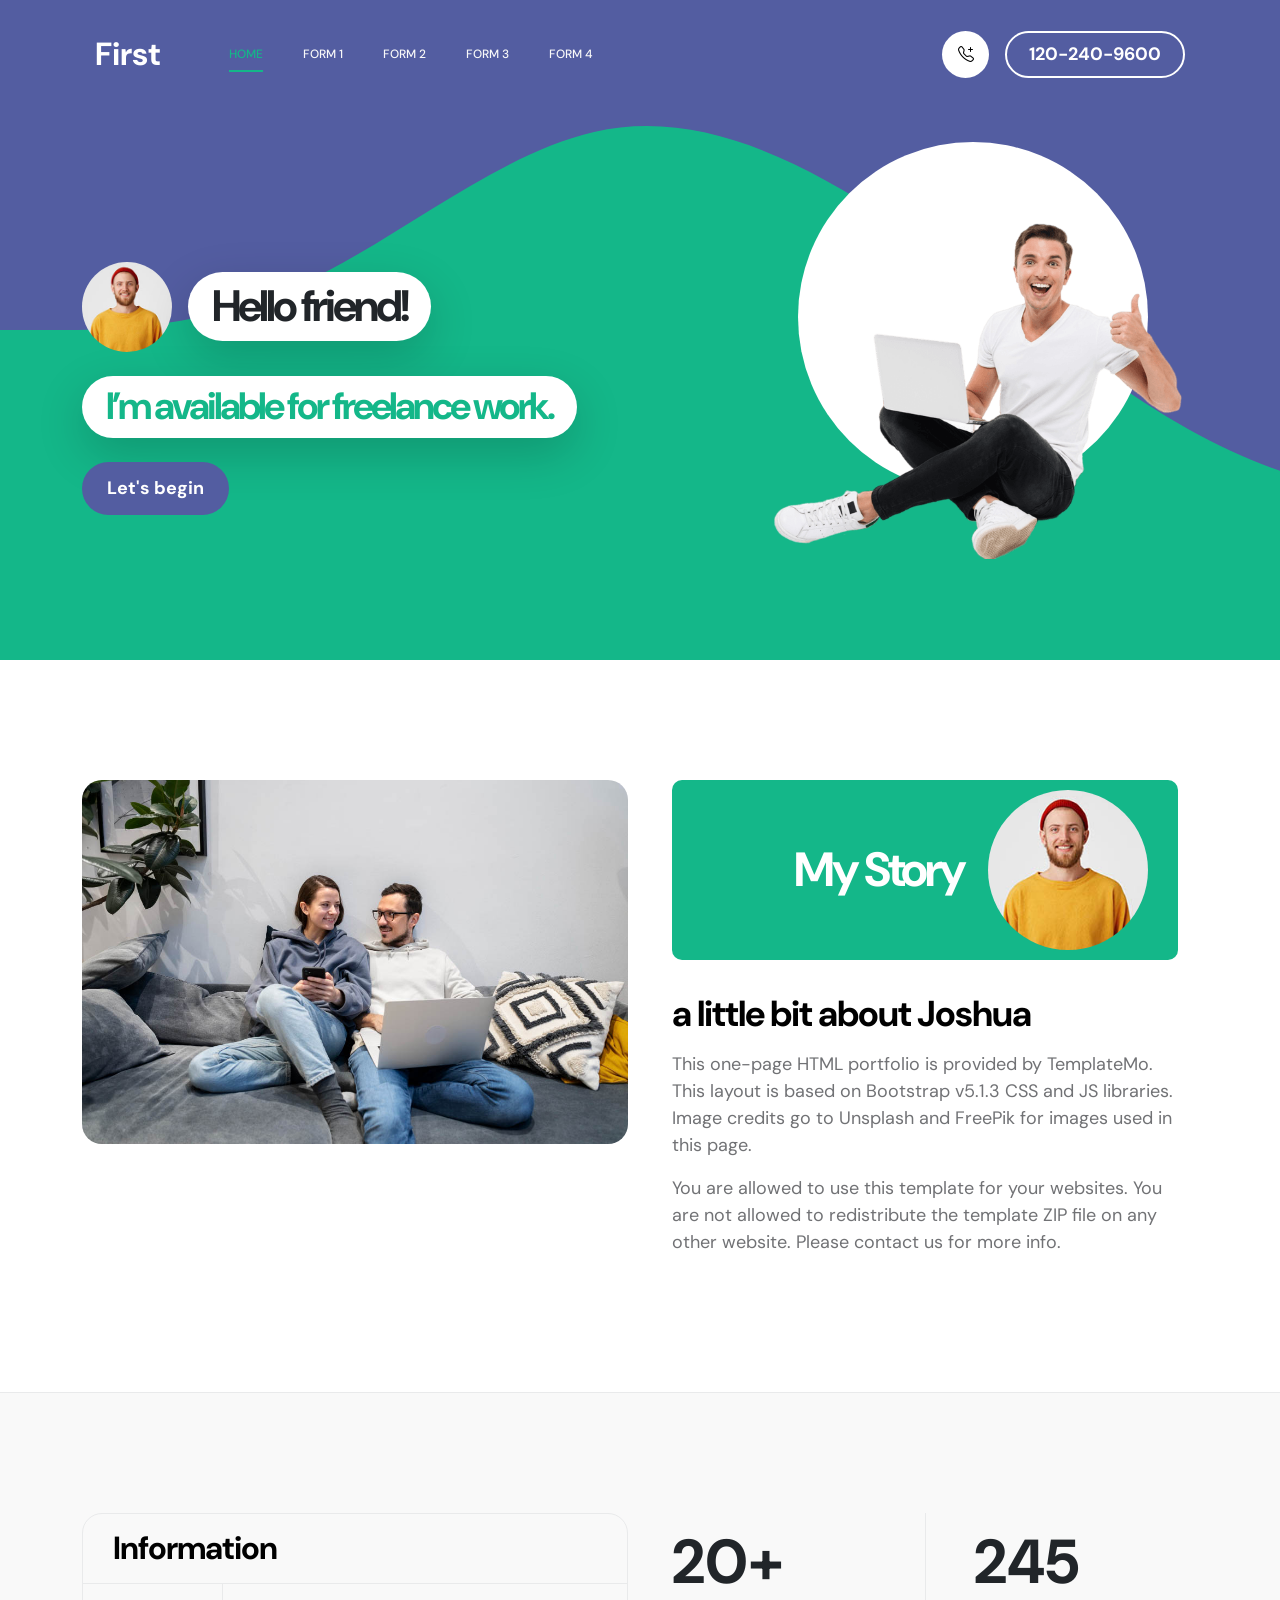
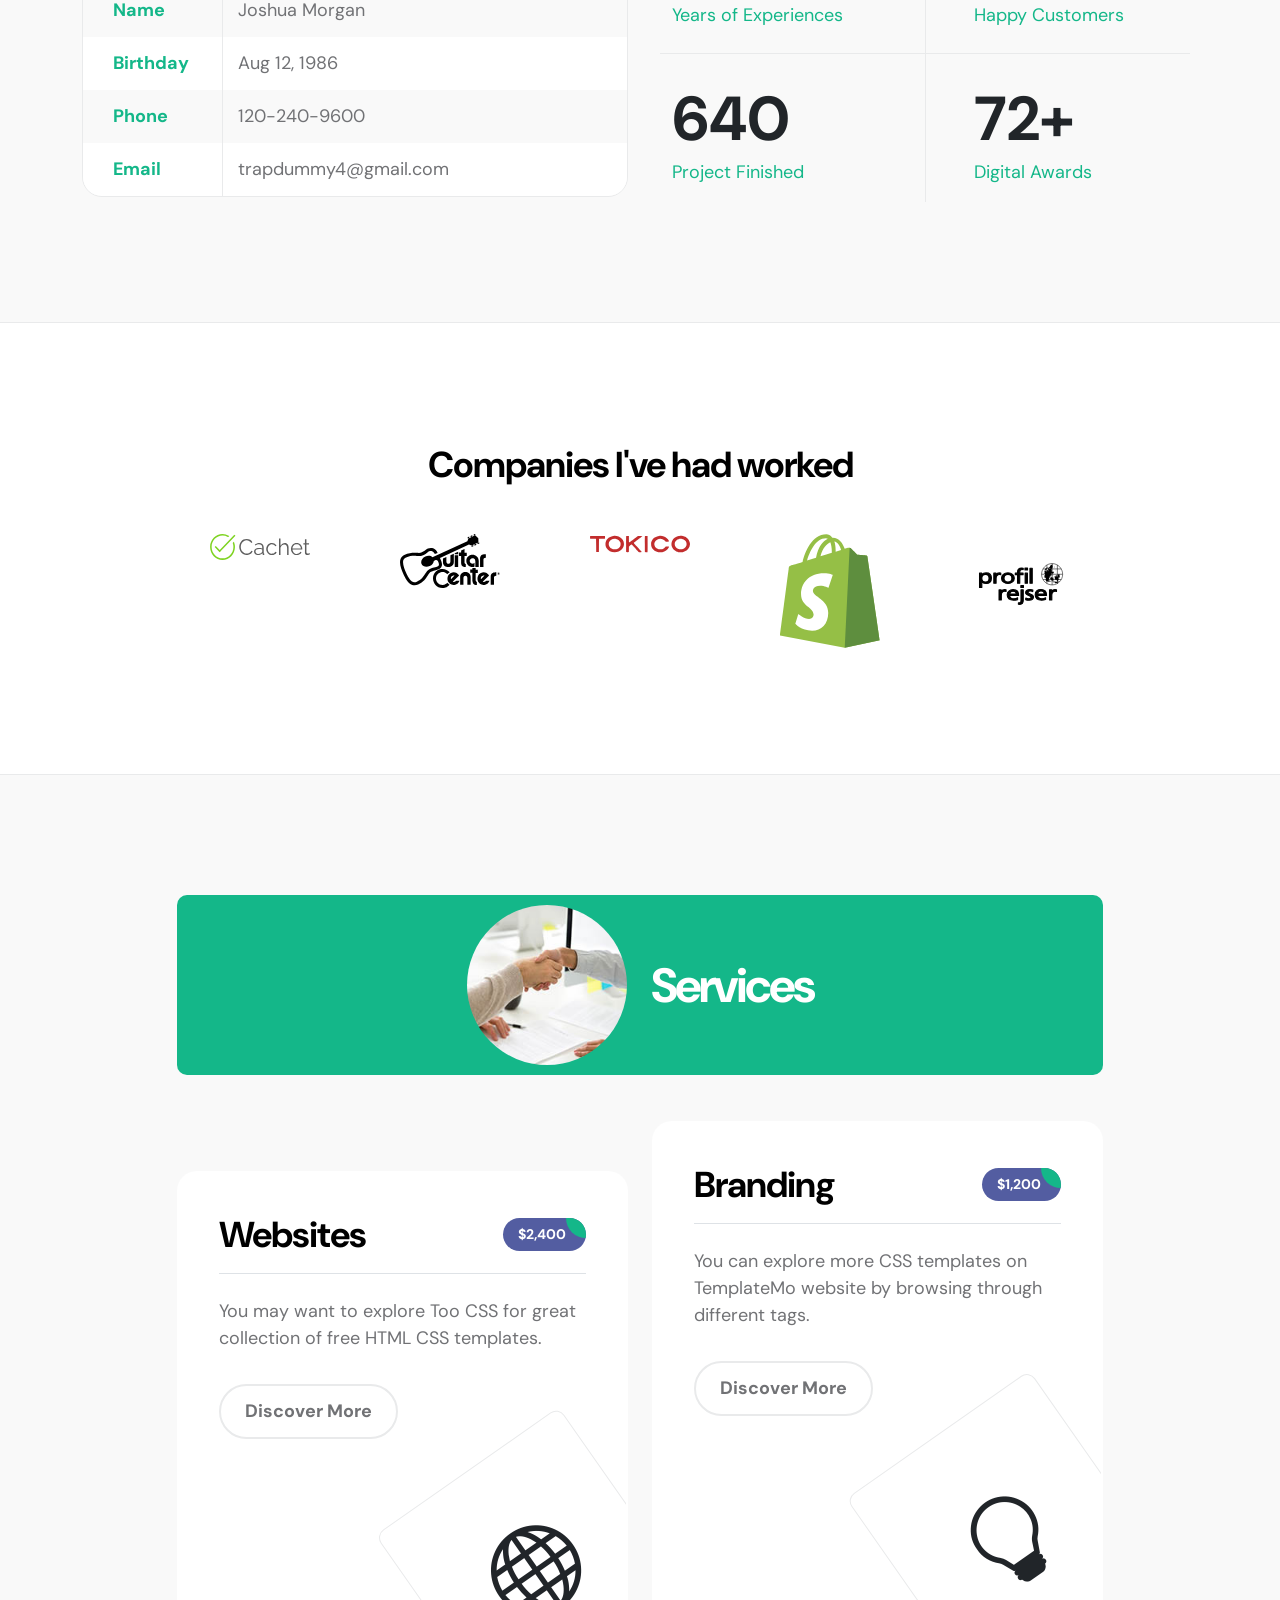
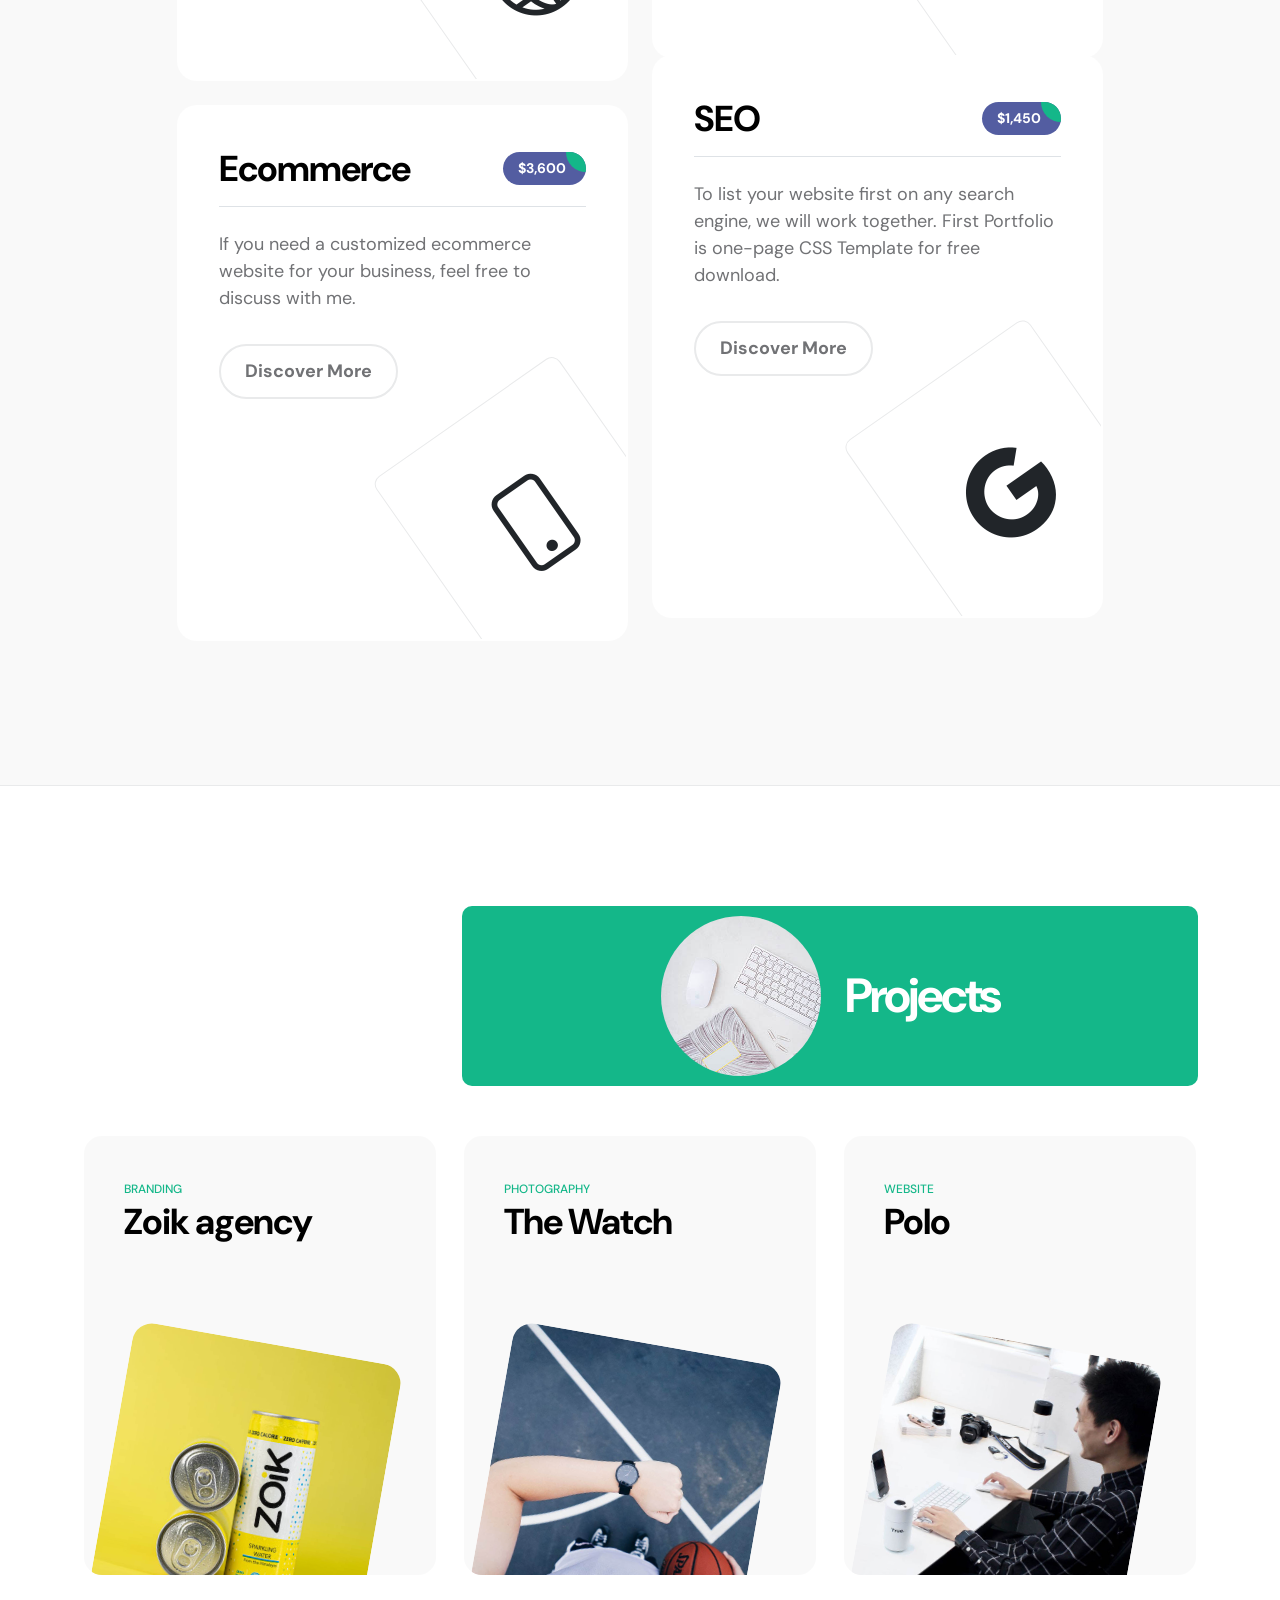
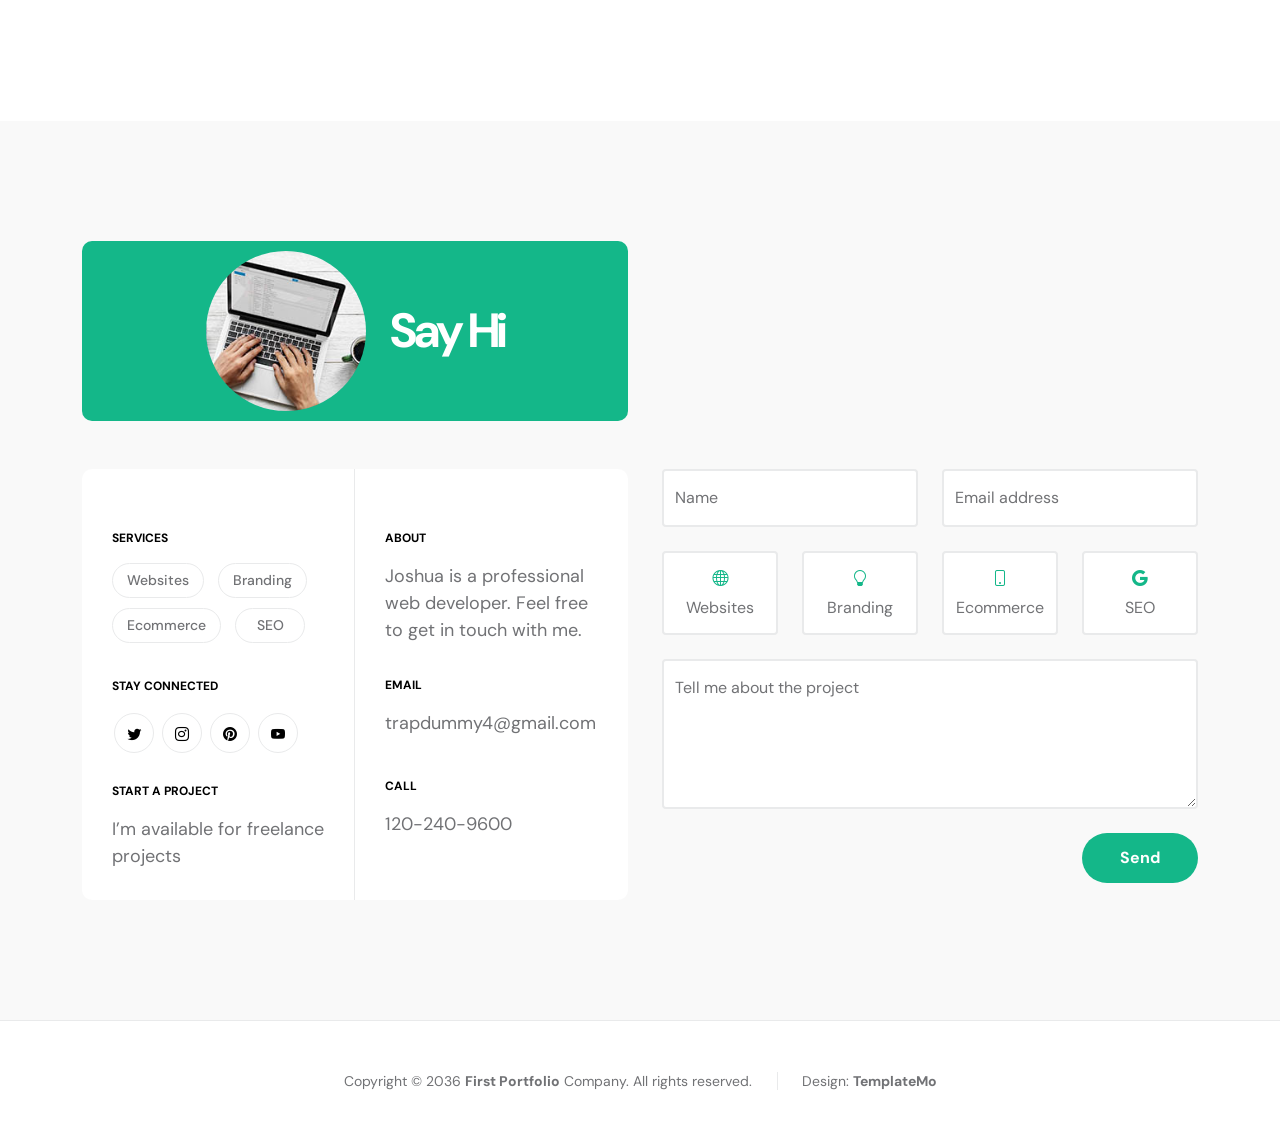
==== commit ca97748b: "change href and nav" ====
--- a/index.html
+++ b/index.html
@@ -1,7 +1,7 @@
 <!doctype html>
 <html lang="en">
     <head>
-        <!-- Google Tag Manager -->
+<!-- Google Tag Manager -->
         <script>(function(w,d,s,l,i){w[l]=w[l]||[];w[l].push({'gtm.start':
         new Date().getTime(),event:'gtm.js'});var f=d.getElementsByTagName(s)[0],
         j=d.createElement(s),dl=l!='dataLayer'?'&l='+l:'';j.async=true;j.src=
@@ -9,21 +9,6 @@
         })(window,document,'script','dataLayer','GTM-5RVXL222');
         </script>
 <!-- End Google Tag Manager -->
-        <!--delete if needed-->
-            <script>
-        // Function to show the floating message and overlay
-        document.getElementById('submitButton').addEventListener('click', function() {
-            document.getElementById('thankYouMessage').style.display = 'block';
-            document.getElementById('overlay').style.display = 'block';
-        });
-
-        // Function to close the message and hide overlay
-        function closeMessage() {
-            document.getElementById('thankYouMessage').style.display = 'none';
-            document.getElementById('overlay').style.display = 'none';
-        }
-    </script>
-        <!--delete if needed-->
         <!-- Google tag (gtag.js) -->
         <script async src="https://www.googletagmanager.com/gtag/js?id=G-10CQDLMVJG"></script>
         <script>
@@ -100,19 +85,19 @@
                         </li>
 
                         <li class="nav-item">
-                            <a class="nav-link click-scroll" href="#section_2">About</a>
+                            <a class="nav-link click-scroll" href="form1.html">Form 1</a>
                         </li>
 
                         <li class="nav-item">
-                            <a class="nav-link click-scroll" href="#section_3">Services</a>
+                            <a class="nav-link click-scroll" href="form2.html">Form 2</a>
                         </li>
 
                         <li class="nav-item">
-                            <a class="nav-link click-scroll" href="#section_4">Projects</a>
+                            <a class="nav-link click-scroll" href="form3.html">Form 3</a>
                         </li>
 
                         <li class="nav-item">
-                            <a class="nav-link click-scroll" href="#section_5">Contact</a>
+                            <a class="nav-link click-scroll" href="form4.html">Form 4</a>
                         </li>
                     </ul>
 
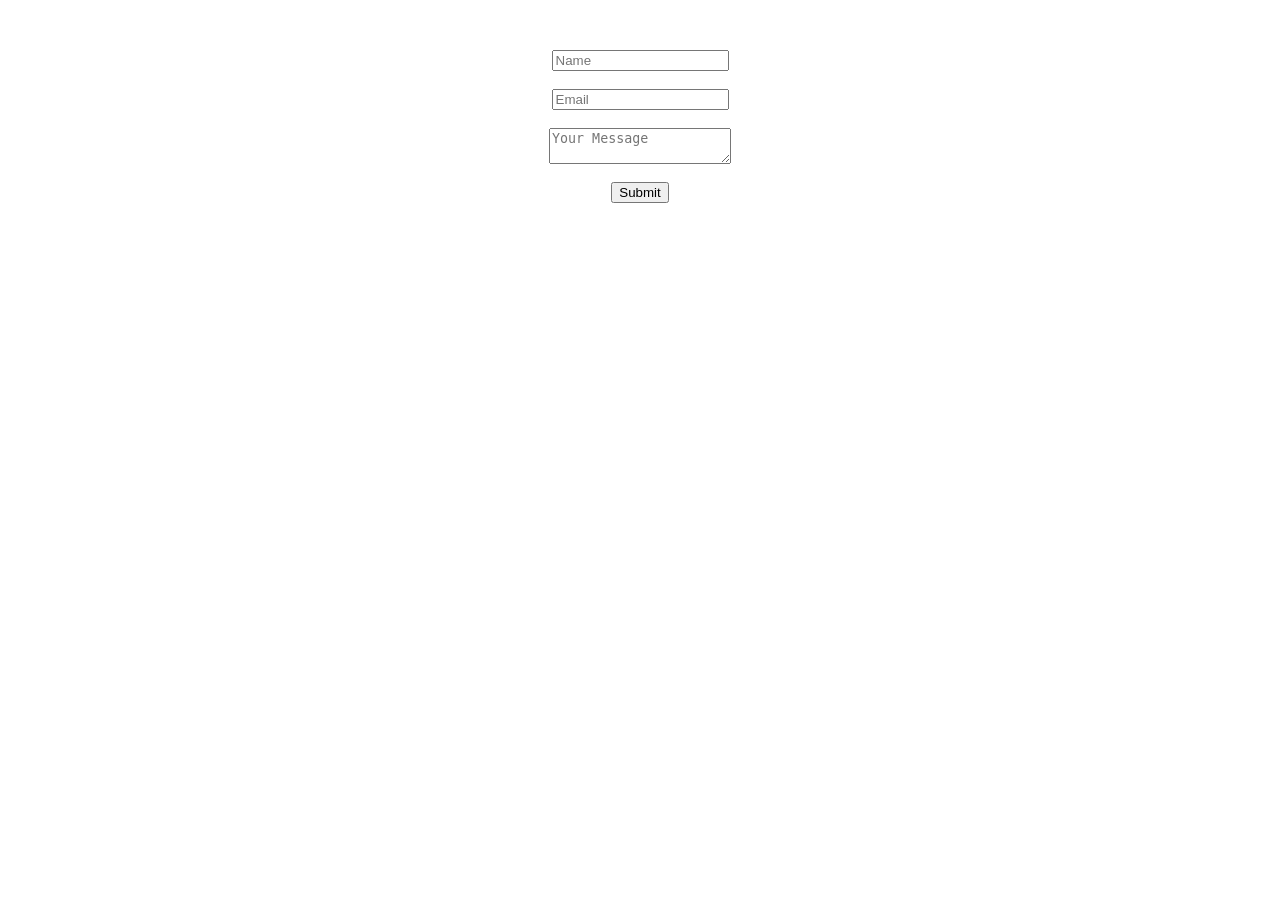
==== commit 36ed1b4d: "Create index.html" ====
--- a/index.html
+++ b/index.html
@@ -1,626 +1,42 @@
-<!doctype html>
-<html lang="en">
-    <head>
-<!-- Google Tag Manager -->
-        <script>(function(w,d,s,l,i){w[l]=w[l]||[];w[l].push({'gtm.start':
-        new Date().getTime(),event:'gtm.js'});var f=d.getElementsByTagName(s)[0],
-        j=d.createElement(s),dl=l!='dataLayer'?'&l='+l:'';j.async=true;j.src=
-        'https://www.googletagmanager.com/gtm.js?id='+i+dl;f.parentNode.insertBefore(j,f);
-        })(window,document,'script','dataLayer','GTM-5RVXL222');
-        </script>
-<!-- End Google Tag Manager -->
-        <!-- Google tag (gtag.js) -->
-        <script async src="https://www.googletagmanager.com/gtag/js?id=G-10CQDLMVJG"></script>
-        <script>
-          window.dataLayer = window.dataLayer || [];
-          function gtag(){dataLayer.push(arguments);}
-          gtag('js', new Date());
-        
-          gtag('config', 'G-10CQDLMVJG');
-        </script>
-        <meta charset="utf-8">
-        <meta name="viewport" content="width=device-width, initial-scale=1">
-
-        <meta name="description" content="">
-        <meta name="author" content="TemplateMo">
-
-        <title>First Portfolio Bootstrap 5 Theme</title>
-
-        <!-- CSS FILES -->
-        <link rel="preconnect" href="https://fonts.googleapis.com">
-        
-        <link rel="preconnect" href="https://fonts.gstatic.com" crossorigin>
-        
-        <link href="https://fonts.googleapis.com/css2?family=DM+Sans:wght@400;500;700&display=swap" rel="stylesheet">
-
-        <link href="css/bootstrap.min.css" rel="stylesheet">
-
-        <link href="css/bootstrap-icons.css" rel="stylesheet">
-
-        <link href="css/magnific-popup.css" rel="stylesheet">
-
-        <link href="css/templatemo-first-portfolio-style.css" rel="stylesheet">
-        
-<!--
-
-TemplateMo 578 First Portfolio
-
-https://templatemo.com/tm-578-first-portfolio
-
--->
-    </head>
-    
-    <body>
-        <!-- Google Tag Manager (noscript) -->
-        <noscript><iframe src="https://www.googletagmanager.com/ns.html?id=GTM-5RVXL222"
-        height="0" width="0" style="display:none;visibility:hidden"></iframe></noscript>
-        <!-- End Google Tag Manager (noscript) -->
-
-        <section class="preloader">
-            <div class="spinner">
-                <span class="spinner-rotate"></span>    
-            </div>
-        </section>
-
-        <nav class="navbar navbar-expand-lg">
-            <div class="container">
-
-                <button class="navbar-toggler" type="button" data-bs-toggle="collapse" data-bs-target="#navbarNav" aria-controls="navbarNav" aria-expanded="false" aria-label="Toggle navigation">
-                    <span class="navbar-toggler-icon"></span>
-                </button>
-
-                <a href="index.html" class="navbar-brand mx-auto mx-lg-0">First</a>
-
-                <div class="d-flex align-items-center d-lg-none">
-                    <i class="navbar-icon bi-telephone-plus me-3"></i>
-                    <a class="custom-btn btn" href="#section_5">
-                        120-240-9600
-                    </a>
-                </div>
-
-                <div class="collapse navbar-collapse" id="navbarNav">
-                    <ul class="navbar-nav ms-lg-5">
-                        <li class="nav-item">
-                            <a class="nav-link click-scroll" href="#section_1">Home</a>
-                        </li>
-
-                        <li class="nav-item">
-                            <a class="nav-link click-scroll" href="form1.html">Form 1</a>
-                        </li>
-
-                        <li class="nav-item">
-                            <a class="nav-link click-scroll" href="form2.html">Form 2</a>
-                        </li>
-
-                        <li class="nav-item">
-                            <a class="nav-link click-scroll" href="form3.html">Form 3</a>
-                        </li>
-
-                        <li class="nav-item">
-                            <a class="nav-link click-scroll" href="form4.html">Form 4</a>
-                        </li>
-                    </ul>
-
-                    <div class="d-lg-flex align-items-center d-none ms-auto">
-                        <i class="navbar-icon bi-telephone-plus me-3"></i>
-                        <a class="custom-btn btn" href="#section_5">
-                            120-240-9600
-                        </a>
-                    </div>
-                </div>
-
-            </div>
-        </nav>
-
-        <main>
-
-            <section class="hero d-flex justify-content-center align-items-center" id="section_1">
-                <div class="container">
-                    <div class="row">
-
-                        <div class="col-lg-7 col-12">
-                            <div class="hero-text">
-                                <div class="hero-title-wrap d-flex align-items-center mb-4">
-                                    <img src="images/happy-bearded-young-man.jpg" class="avatar-image avatar-image-large img-fluid" alt="">
-
-                                    <h1 class="hero-title ms-3 mb-0">Hello friend!</h1>
-                                </div>
-
-                                <h2 class="mb-4">I’m available for freelance work.</h2>
-                                <p class="mb-4"><a class="custom-btn btn custom-link" href="#section_2">Let's begin</a></p>
-                            </div>
-                        </div>
-
-                        <div class="col-lg-5 col-12 position-relative">
-                            <div class="hero-image-wrap"></div>
-                            <img src="images/portrait-happy-excited-man-holding-laptop-computer.png" class="hero-image img-fluid" alt="">
-                        </div>
-
-                    </div>
-                </div>
-
-                <svg xmlns="http://www.w3.org/2000/svg" viewBox="0 0 1440 320"><path fill="#535da1" fill-opacity="1" d="M0,160L24,160C48,160,96,160,144,138.7C192,117,240,75,288,64C336,53,384,75,432,106.7C480,139,528,181,576,208C624,235,672,245,720,240C768,235,816,213,864,186.7C912,160,960,128,1008,133.3C1056,139,1104,181,1152,202.7C1200,224,1248,224,1296,197.3C1344,171,1392,117,1416,90.7L1440,64L1440,0L1416,0C1392,0,1344,0,1296,0C1248,0,1200,0,1152,0C1104,0,1056,0,1008,0C960,0,912,0,864,0C816,0,768,0,720,0C672,0,624,0,576,0C528,0,480,0,432,0C384,0,336,0,288,0C240,0,192,0,144,0C96,0,48,0,24,0L0,0Z"></path></svg>
-            </section>
-
-
-            <section class="about section-padding" id="section_2">
-                <div class="container">
-                    <div class="row">
-
-                        <div class="col-lg-6 col-12">
-                            <img src="images/couple-working-from-home-together-sofa.jpg" class="about-image img-fluid" alt="">
-                        </div>
-
-                        <div class="col-lg-6 col-12 mt-5 mt-lg-0">
-                            <div class="about-thumb">
-
-                                <div class="section-title-wrap d-flex justify-content-end align-items-center mb-4">
-                                    <h2 class="text-white me-4 mb-0">My Story</h2>
-
-                                    <img src="images/happy-bearded-young-man.jpg" class="avatar-image img-fluid" alt="">
-                                </div>
-
-                                <h3 class="pt-2 mb-3">a little bit about Joshua</h3>
-
-                                <p>This one-page HTML portfolio is provided by <a href="https://templatemo.com" target="_blank">TemplateMo</a>. This layout is based on Bootstrap v5.1.3 CSS and JS libraries. Image credits go to <a href="https://unsplash.com" target="_blank">Unsplash</a> and <a href="https://freepik.com" target="_blank">FreePik</a> for images used in this page.</p>
-
-                                <p>You are allowed to use this template for your websites. You are not allowed to redistribute the template ZIP file on any other website. Please <a href="https://templatemo.com/contact" target="_blank">contact us</a> for more info.</p>
-                            </div>
-                        </div>
-
-                    </div>
-                </div>
-            </section>
-
-            <section class="featured section-padding">
-                <div class="container">
-                    <div class="row">
-
-                        <div class="col-lg-6 col-12">
-                            <div class="profile-thumb">
-                                <div class="profile-title">
-                                    <h4 class="mb-0">Information</h4>
-                                </div>
-
-                                <div class="profile-body">
-                                    <p>
-                                        <span class="profile-small-title">Name</span> 
-                                        <span>Joshua Morgan</span>
-                                    </p>
-
-                                    <p>
-                                        <span class="profile-small-title">Birthday</span> 
-                                        <span>Aug 12, 1986</span>
-                                    </p>
-
-                                    <p>
-                                        <span class="profile-small-title">Phone</span> 
-                                         <span><a href="tel: 305-240-9671">120-240-9600</a></span>
-                                    </p>
-
-                                    <p>
-                                        <span class="profile-small-title">Email</span> 
-                                        <span><a href="mailto:trapdummy4@gmail.com" class=email_id>trapdummy4@gmail.com</a></span>
-                                    </p>
-                                </div>
-                            </div>
-                        </div>
-
-                        <div class="col-lg-6 col-12 mt-5 mt-lg-0">
-                            <div class="about-thumb">
-                                <div class="row">
-                                    <div class="col-lg-6 col-6 featured-border-bottom py-2">
-                                        <strong class="featured-numbers">20+</strong>
-
-                                        <p class="featured-text">Years of Experiences</p>
-                                    </div>
-
-                                    <div class="col-lg-6 col-6 featured-border-start featured-border-bottom ps-5 py-2">
-                                        <strong class="featured-numbers">245</strong>
-
-                                        <p class="featured-text">Happy Customers</p>
-                                    </div>
-
-                                    <div class="col-lg-6 col-6 pt-4">
-                                        <strong class="featured-numbers">640</strong>
-
-                                        <p class="featured-text">Project Finished</p>
-                                    </div>
-
-                                    <div class="col-lg-6 col-6 featured-border-start ps-5 pt-4">
-                                        <strong class="featured-numbers">72+</strong>
-
-                                        <p class="featured-text">Digital Awards</p>
-                                    </div>
-                                </div>
-                            </div>
-                        </div>
-
-                    </div>
-                </div>
-            </section>
-
-
-            <section class="clients section-padding">
-                <div class="container">
-                    <div class="row align-items-center">
-
-                        <div class="col-lg-12 col-12">
-                            <h3 class="text-center mb-5">Companies I've had worked</h3>
-                        </div>
-
-                        <div class="col-lg-2 col-4 ms-auto clients-item-height">
-                            <img src="images/clients/cachet.svg" class="clients-image img-fluid" alt="">
-                        </div>
-
-                        <div class="col-lg-2 col-4 clients-item-height">
-                            <img src="images/clients/guitar-center.svg" class="clients-image img-fluid" alt="">
-                        </div>
-
-                        <div class="col-lg-2 col-4 clients-item-height">
-                            <img src="images/clients/tokico.svg" class="clients-image img-fluid" alt="">
-                        </div>
-
-                        <div class="col-lg-2 col-4 clients-item-height">
-                            <img src="images/clients/shopify.svg" class="clients-image img-fluid" alt="">
-                        </div>
-
-                        <div class="col-lg-2 col-4 me-auto clients-item-height">
-                            <img src="images/clients/profil-rejser.svg" class="clients-image img-fluid" alt="">
-                        </div>
-
-                    </div>
-                </div>
-            </section>
-
-
-            <section class="services section-padding" id="section_3">
-                <div class="container">
-                    <div class="row">
-
-                        <div class="col-lg-10 col-12 mx-auto">
-                            <div class="section-title-wrap d-flex justify-content-center align-items-center mb-5">
-                                <img src="images/handshake-man-woman-after-signing-business-contract-closeup.jpg" class="avatar-image img-fluid" alt="">
-
-                                <h2 class="text-white ms-4 mb-0">Services</h2>
-                            </div>
-
-                            <div class="row pt-lg-5">
-                                <div class="col-lg-6 col-12">
-                                    <div class="services-thumb">
-                                        <div class="d-flex flex-wrap align-items-center border-bottom mb-4 pb-3">
-                                            <h3 class="mb-0">Websites</h3>
-
-                                            <div class="services-price-wrap ms-auto">
-                                                <p class="services-price-text mb-0">$2,400</p>
-                                                <div class="services-price-overlay"></div>
-                                            </div>
-                                        </div>
-
-                                        <p>You may want to explore Too CSS for great collection of free HTML CSS templates.</p>
-
-                                        <a href="#" class="custom-btn custom-border-btn btn mt-3">Discover More</a>
-
-                                        <div class="services-icon-wrap d-flex justify-content-center align-items-center">
-                                            <i class="services-icon bi-globe"></i>
-                                        </div>
-                                    </div>
-                                </div>
-
-                                <div class="col-lg-6 col-12">
-                                    <div class="services-thumb services-thumb-up">
-                                        <div class="d-flex flex-wrap align-items-center border-bottom mb-4 pb-3">
-                                            <h3 class="mb-0">Branding</h3>
-
-                                            <div class="services-price-wrap ms-auto">
-                                                <p class="services-price-text mb-0">$1,200</p>
-                                                <div class="services-price-overlay"></div>
-                                            </div>
-                                        </div>
-
-                                        <p>You can explore more CSS templates on TemplateMo website by browsing through different tags.</p>
-
-                                        <a href="#" class="custom-btn custom-border-btn btn mt-3">Discover More</a>
-
-                                        <div class="services-icon-wrap d-flex justify-content-center align-items-center">
-                                            <i class="services-icon bi-lightbulb"></i>
-                                        </div>
-                                    </div>
-                                </div>
-
-                                <div class="col-lg-6 col-12">
-                                    <div class="services-thumb">
-                                        <div class="d-flex flex-wrap align-items-center border-bottom mb-4 pb-3">
-                                            <h3 class="mb-0">Ecommerce</h3>
-
-                                            <div class="services-price-wrap ms-auto">
-                                                <p class="services-price-text mb-0">$3,600</p>
-                                                <div class="services-price-overlay"></div>
-                                            </div>
-                                        </div>
-
-                                        <p>If you need a customized ecommerce website for your business, feel free to discuss with me.</p>
-
-                                        <a href="#" class="custom-btn custom-border-btn btn mt-3">Discover More</a>
-
-                                        <div class="services-icon-wrap d-flex justify-content-center align-items-center">
-                                            <i class="services-icon bi-phone"></i>
-                                        </div>
-                                    </div>
-                                </div>
-
-                                <div class="col-lg-6 col-12">
-                                    <div class="services-thumb services-thumb-up">
-                                        <div class="d-flex flex-wrap align-items-center border-bottom mb-4 pb-3">
-                                            <h3 class="mb-0">SEO</h3>
-
-                                            <div class="services-price-wrap ms-auto">
-                                                <p class="services-price-text mb-0">$1,450</p>
-                                                <div class="services-price-overlay"></div>
-                                            </div>
-                                        </div>
-
-                                        <p>To list your website first on any search engine, we will work together. First Portfolio is one-page CSS Template for free download.</p>
-
-                                        <a href="#" class="custom-btn custom-border-btn btn mt-3">Discover More</a>
-
-                                        <div class="services-icon-wrap d-flex justify-content-center align-items-center">
-                                            <i class="services-icon bi-google"></i>
-                                        </div>
-                                    </div>
-                                </div>
-                            </div>
-                        </div>
-                    </div>
-                </div>
-            </section>
-
-
-            <section class="projects section-padding" id="section_4">
-                <div class="container">
-                    <div class="row">
-
-                        <div class="col-lg-8 col-md-8 col-12 ms-auto">
-                            <div class="section-title-wrap d-flex justify-content-center align-items-center mb-4">
-                                <img src="images/white-desk-work-study-aesthetics.jpg" class="avatar-image img-fluid" alt="">
-
-                                <h2 class="text-white ms-4 mb-0">Projects</h2>
-                            </div>
-                        </div>
-
-                        <div class="clearfix"></div>
-
-                        <div class="col-lg-4 col-md-6 col-12">
-                            <div class="projects-thumb">
-                                <div class="projects-info">
-                                    <small class="projects-tag">Branding</small>
-
-                                    <h3 class="projects-title">Zoik agency</h3>
-                                </div>
-
-                                <a href="images/projects/nikhil-KO4io-eCAXA-unsplash.jpg" class="popup-image">
-                                    <img src="images/projects/nikhil-KO4io-eCAXA-unsplash.jpg" class="projects-image img-fluid" alt="">
-                                </a>
-                            </div>
-                        </div>
-
-                        <div class="col-lg-4 col-md-6 col-12">
-                            <div class="projects-thumb">
-                                <div class="projects-info">
-                                    <small class="projects-tag">Photography</small>
-
-                                    <h3 class="projects-title">The Watch</h3>
-                                </div>
-
-                                <a href="images/projects/the-5th-IQYR7N67dhM-unsplash.jpg" class="popup-image">
-                                    <img src="images/projects/the-5th-IQYR7N67dhM-unsplash.jpg" class="projects-image img-fluid" alt="">
-                                </a>
-                            </div>
-                        </div>
-
-                        <div class="col-lg-4 col-md-6 col-12">
-                            <div class="projects-thumb">
-                                <div class="projects-info">
-                                    <small class="projects-tag">Website</small>
-
-                                    <h3 class="projects-title">Polo</h3>
-                                </div>
-
-                                <a href="images/projects/true-agency-9Bjog5FZ-oc-unsplash.jpg" class="popup-image">
-                                    <img src="images/projects/true-agency-9Bjog5FZ-oc-unsplash.jpg" class="projects-image img-fluid" alt="">
-                                </a>
-                            </div>
-                        </div>
-
-                    </div>
-                </div>
-            </section>
-
-            <section class="contact section-padding" id="section_5">
-                    <div class="container">
-                        <div class="row">
-
-                            <div class="col-lg-6 col-md-8 col-12">
-                                <div class="section-title-wrap d-flex justify-content-center align-items-center mb-5">
-                                    <img src="images/aerial-view-man-using-computer-laptop-wooden-table.jpg" class="avatar-image img-fluid" alt="">
-
-                                    <h2 class="text-white ms-4 mb-0">Say Hi</h2>
-                                </div>
-                            </div>
-
-                            <div class="clearfix"></div>
-
-                            <div class="col-lg-3 col-md-6 col-12 pe-lg-0">
-                                <div class="contact-info contact-info-border-start d-flex flex-column">
-                                    <strong class="site-footer-title d-block mb-3">Services</strong>
-
-                                    <ul class="footer-menu">
-                                        <li class="footer-menu-item"><a href="#" class="footer-menu-link">Websites</a></li>
-
-                                        <li class="footer-menu-item"><a href="#" class="footer-menu-link">Branding</a></li>
-
-                                        <li class="footer-menu-item"><a href="#" class="footer-menu-link">Ecommerce</a></li>
-
-                                        <li class="footer-menu-item"><a href="#" class="footer-menu-link">SEO</a></li>
-                                    </ul>
-
-                                    <strong class="site-footer-title d-block mt-4 mb-3">Stay connected</strong>
-
-                                    <ul class="social-icon">
-                                        <li class="social-icon-item"><a href="https://twitter.com/minthu" class="social-icon-link bi-twitter"></a></li>
-
-                                        <li class="social-icon-item"><a href="#" class="social-icon-link bi-instagram"></a></li>
-
-                                        <li class="social-icon-item"><a href="#" class="social-icon-link bi-pinterest"></a></li>
-
-                                        <li class="social-icon-item"><a href="https://www.youtube.com/templatemo" class="social-icon-link bi-youtube"></a></li>
-                                    </ul>
-
-                                    <strong class="site-footer-title d-block mt-4 mb-3">Start a project</strong>
-
-                                    <p class="mb-0">I’m available for freelance projects</p>
-                                </div>
-                            </div>
-
-                            <div class="col-lg-3 col-md-6 col-12 ps-lg-0">
-                                <div class="contact-info d-flex flex-column">
-                                    <strong class="site-footer-title d-block mb-3">About</strong>
-
-                                    <p class="mb-2">
-                                        Joshua is a professional web developer. Feel free to get in touch with me.
-                              </p>
-
-                                    <strong class="site-footer-title d-block mt-4 mb-3">Email</strong>
-
-                                    <p>
-                                        <a href="mailto:trapdummy4@gmail.com" class=email_id>
-                                            trapdummy4@gmail.com
-                                        </a>
-                                    </p>
-
-                                    <strong class="site-footer-title d-block mt-4 mb-3">Call</strong>
-
-                                    <p class="mb-0">
-                                        <a href="tel: 120-240-9600">
-                                            120-240-9600
-                                        </a>
-                                    </p>
-                                </div>
-                            </div>
-
-                            <div class="col-lg-6 col-12 mt-5 mt-lg-0">
-                                <form action="https://api.web3forms.com/submit" method="POST" class="custom-form contact-form" role="form">
-                                    <input type="hidden" name="access_key" value="df03ee92-46c8-4a97-a58f-97ca3a8c1040">
-                                    <div class="row">
-                                        <div class="col-lg-6 col-md-6 col-12">
-                                            <div class="form-floating">
-                                                <input type="text" name="name" id="name" class="form-control" placeholder="Name" required="">
-                                                
-                                                <label for="floatingInput">Name</label>
-                                            </div>
-                                        </div>
-
-                                        <div class="col-lg-6 col-md-6 col-12"> 
-                                            <div class="form-floating">
-                                                <input type="email" name="email" id="email" pattern="[^ @]*@[^ @]*" class="form-control" placeholder="Email address" required="">
-                                                
-                                                <label for="floatingInput">Email address</label>
-                                            </div>
-                                        </div>
-
-                                        <div class="col-lg-3 col-md-6 col-6">
-                                            <div class="form-check form-check-inline">
-                                                <input name="website" type="checkbox" class="form-check-input" id="inlineCheckbox1" value="1">
-
-                                                <label class="form-check-label" for="inlineCheckbox1">
-                                                    <i class="bi-globe form-check-icon"></i>
-                                                    <span class="form-check-label-text">Websites</span>
-                                                </label>
-                                          </div>
-                                        </div>
-
-                                        <div class="col-lg-3 col-md-6 col-6">
-                                            <div class="form-check form-check-inline">
-                                                <input name="branding" type="checkbox" class="form-check-input" id="inlineCheckbox2" value="1">
-
-                                                <label class="form-check-label" for="inlineCheckbox2">
-                                                    <i class="bi-lightbulb form-check-icon"></i>
-                                                    <span class="form-check-label-text">Branding</span>
-                                                </label>
-                                            </div>
-                                        </div>
-
-                                        <div class="col-lg-3 col-md-6 col-6">
-                                            <div class="form-check form-check-inline">
-                                                <input name="ecommerce" type="checkbox" class="form-check-input" id="inlineCheckbox3" value="1">
-
-                                                <label class="form-check-label" for="inlineCheckbox3">
-                                                    <i class="bi-phone form-check-icon"></i>
-                                                    <span class="form-check-label-text">Ecommerce</span>
-                                                </label>
-                                            </div>
-                                        </div>
-
-                                        <div class="col-lg-3 col-md-6 col-6">
-                                            <div class="form-check form-check-inline me-0">
-                                                <input name="seo" type="checkbox" class="form-check-input" id="inlineCheckbox4" value="1">
-
-                                                <label class="form-check-label" for="inlineCheckbox4">
-                                                    <i class="bi-google form-check-icon"></i>
-                                                    <span class="form-check-label-text">SEO</span>
-                                                </label>
-                                            </div>
-                                        </div>
-
-                                        <div class="col-lg-12 col-12">
-                                            <div class="form-floating">
-                                                <textarea class="form-control" id="message" name="message" placeholder="Tell me about the project"></textarea>
-                                                
-                                                <label for="floatingTextarea">Tell me about the project</label>
-                                            </div>
-                                        </div>
-
-                                        <div class="col-lg-3 col-12 ms-auto">
-                                            <button type="submit" class="form-control" id="submitButton">Send</button>
-                                        </div>
-
-                                    </div>
-                                </form>
-                            </div>
-
-                        </div>
-                    </div>
-                </div>
-            </section>
-
-        </main>
-
-        <footer class="site-footer">
-            <div class="container">
-                <div class="row">
-
-                    <div class="col-lg-12 col-12">
-                        <div class="copyright-text-wrap">
-                            <p class="mb-0">
-                                <span class="copyright-text">Copyright © 2036 <a href="#">First Portfolio</a> Company. All rights reserved.</span>
-                                Design: 
-                                <a rel="sponsored" href="https://templatemo.com" target="_blank">TemplateMo</a>
-                            </p>
-                        </div>
-                    </div>
-
-                </div>
-            </div>
-        </footer>
-
-        <!-- JAVASCRIPT FILES -->
-        <script src="js/jquery.min.js"></script>
-        <script src="js/bootstrap.min.js"></script>
-        <script src="js/jquery.sticky.js"></script>
-        <script src="js/click-scroll.js"></script>
-        <script src="js/jquery.magnific-popup.min.js"></script>
-        <script src="js/magnific-popup-options.js"></script>
-        <script src="js/custom.js"></script>
-
-    </body>
-</html>
+<html>
+<head>
+    <title>Simple Form</title>
+    <style>
+        body {
+            font-family: Arial, sans-serif;
+            text-align: center;
+            margin: 50px;
+        }
+        #thank-you {
+            display: none;
+        }
+    </style>
+</head>
+<body>
+
+    <!-- Form Container -->
+    <div id="form-container">
+        <form id="simple-form" onsubmit="handleSubmit(event)">
+            <input type="text" placeholder="Name" required><br><br>
+            <input type="email" placeholder="Email" required><br><br>
+            <textarea placeholder="Your Message" required></textarea><br><br>
+            <button type="submit">Submit</button>
+        </form>
+    </div>
+
+    <!-- Thank You Container -->
+    <div id="thank-you">
+        <h2>Thank you!</h2>
+        <p>Your submission has been received.</p>
+    </div>
+
+    <script>
+        function handleSubmit(event) {
+            event.preventDefault(); // Prevent form from refreshing the page
+            document.getElementById('form-container').style.display = 'none';
+            document.getElementById('thank-you').style.display = 'block';
+        }
+    </script>
+
+</body>
+</html>
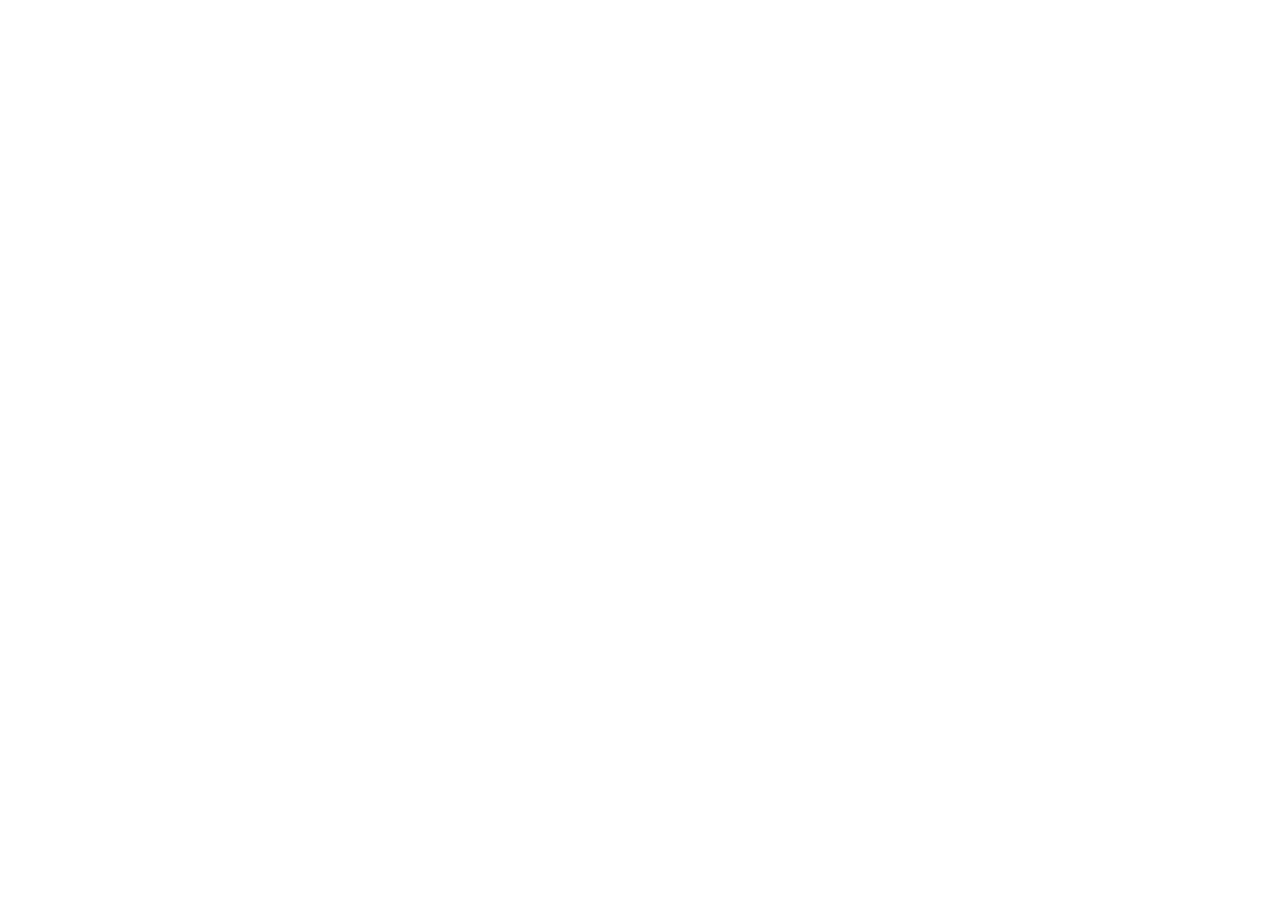
==== commit 6633e669: "Update index.html" ====
--- a/index.html
+++ b/index.html
@@ -1,42 +1,34 @@
 <html>
 <head>
-    <title>Simple Form</title>
-    <style>
-        body {
-            font-family: Arial, sans-serif;
-            text-align: center;
-            margin: 50px;
-        }
-        #thank-you {
-            display: none;
-        }
-    </style>
+    <!-- Google Tag Manager -->
+<script>(function(w,d,s,l,i){w[l]=w[l]||[];w[l].push({'gtm.start':
+new Date().getTime(),event:'gtm.js'});var f=d.getElementsByTagName(s)[0],
+j=d.createElement(s),dl=l!='dataLayer'?'&l='+l:'';j.async=true;j.src=
+'https://www.googletagmanager.com/gtm.js?id='+i+dl;f.parentNode.insertBefore(j,f);
+})(window,document,'script','dataLayer','GTM-M9XV95QN');</script>
+<!-- End Google Tag Manager -->
+   <!-- Google tag (gtag.js) -->
+<script async src="https://www.googletagmanager.com/gtag/js?id=G-3TJC5JDBYE"></script>
+<script>
+  window.dataLayer = window.dataLayer || [];
+  function gtag(){dataLayer.push(arguments);}
+  gtag('js', new Date());
+
+  gtag('config', 'G-3TJC5JDBYE');
+    <link rel="stylesheet" href="styles.css">
 </head>
 <body>
+    <!-- Google Tag Manager (noscript) -->
+<noscript><iframe src="https://www.googletagmanager.com/ns.html?id=GTM-M9XV95QN"
+height="0" width="0" style="display:none;visibility:hidden"></iframe></noscript>
+<!-- End Google Tag Manager (noscript) -->
 
-    <!-- Form Container -->
-    <div id="form-container">
-        <form id="simple-form" onsubmit="handleSubmit(event)">
-            <input type="text" placeholder="Name" required><br><br>
-            <input type="email" placeholder="Email" required><br><br>
-            <textarea placeholder="Your Message" required></textarea><br><br>
-            <button type="submit">Submit</button>
-        </form>
+    <div class="serp-result">
+        <a href="#" class="serp-title">Example Title for a Search Result</a>
+        <div class="serp-url">www.example.com</div>
+        <div class="serp-description">
+        This is a brief description of the page, giving a snippet of its content. It’s meant to help users decide if the page is relevant.
+        </div>
     </div>
-
-    <!-- Thank You Container -->
-    <div id="thank-you">
-        <h2>Thank you!</h2>
-        <p>Your submission has been received.</p>
-    </div>
-
-    <script>
-        function handleSubmit(event) {
-            event.preventDefault(); // Prevent form from refreshing the page
-            document.getElementById('form-container').style.display = 'none';
-            document.getElementById('thank-you').style.display = 'block';
-        }
-    </script>
-
 </body>
 </html>
